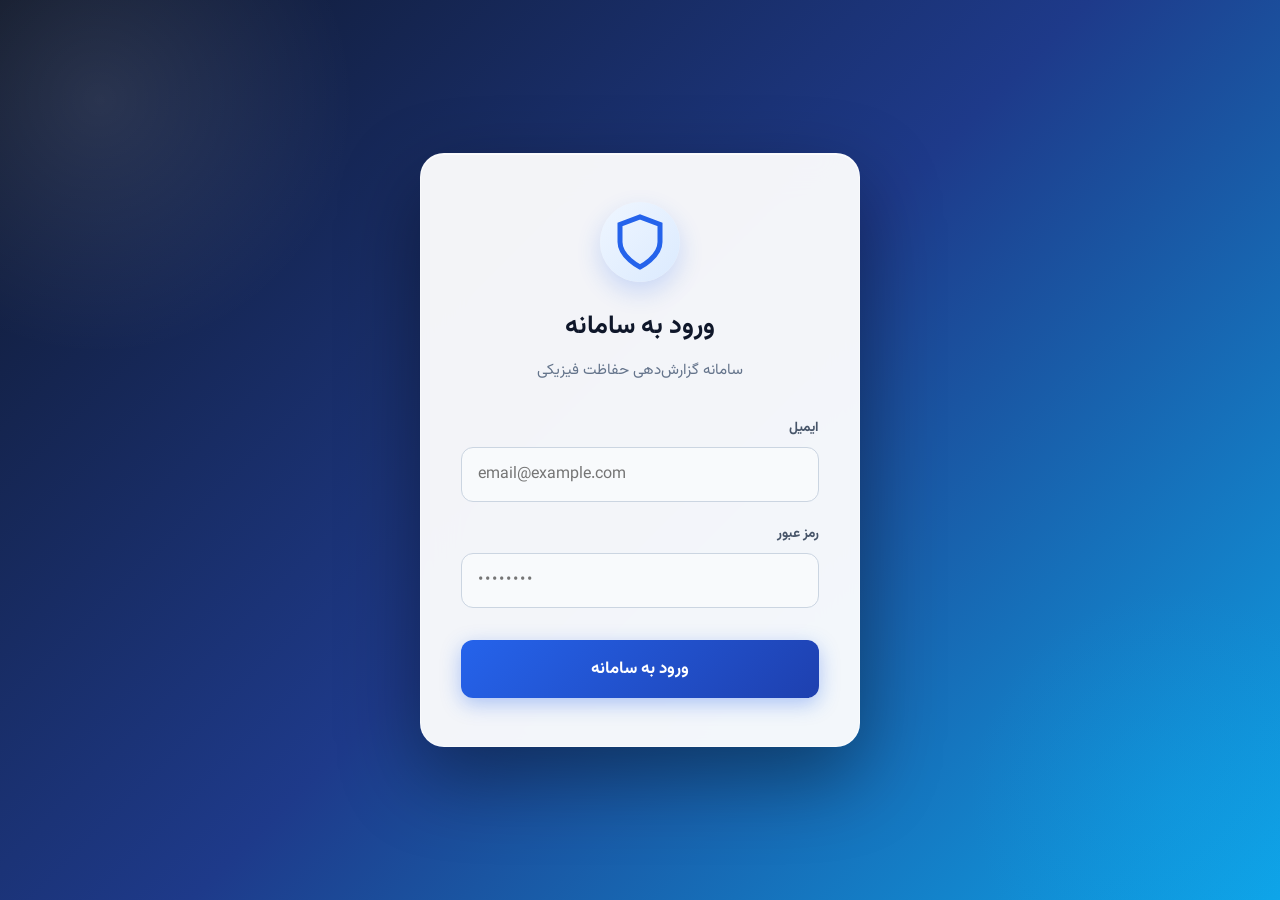
==== index.html @ 7abaf5c2 "کوچک‌تر کردن آواتار در موبایل برای تعادل بصری هدر" ====
<!DOCTYPE html>
<html lang="fa" dir="rtl">
<head>
  <meta charset="UTF-8" />
  <meta name="viewport" content="width=device-width, initial-scale=1.0" />
  <title>سامانه گزارش‌دهی حفاظت فیزیکی</title>
  <link rel="stylesheet" href="css/fonts.css?v=1007" />
  <link rel="stylesheet" href="css/jalalidatepicker.min.css?v=1007" />
  <link rel="stylesheet" href="css/styles.css?v=1007" />
</head>
<body>
  <div class="bg-decoration"></div>

  
  <!-- صفحه ورود -->
  <div id="loginOverlay" class="login-overlay">
    <div class="login-box">
      <div class="login-logo">
        <svg viewBox="0 0 24 24" fill="none" stroke="currentColor" stroke-width="2" style="width: 60px; height: 60px;">
          <path d="M12 22s8-4 8-10V5l-8-3-8 3v7c0 6 8 10 8 10z"/>
        </svg>
      </div>
      <h1>ورود به سامانه</h1>
      <p>سامانه گزارش‌دهی حفاظت فیزیکی</p>
      <form id="loginForm">
        <div class="field">
          <label for="loginEmail">ایمیل</label>
          <input type="email" id="loginEmail" placeholder="email@example.com" required />
        </div>
        <div class="field">
          <label for="loginPassword">رمز عبور</label>
          <input type="password" id="loginPassword" placeholder="••••••••" required />
        </div>
        <button type="submit" class="btn btn-primary" id="loginBtn">ورود به سامانه</button>
        <p id="loginError" class="login-error"></p>
      </form>
    </div>
  </div>


  <main class="app-container">
    <header class="app-header">
      <div class="header-branding">
        <div class="logo">
          <svg viewBox="0 0 24 24" fill="none" stroke="currentColor" stroke-width="2">
            <path d="M12 22s8-4 8-10V5l-8-3-8 3v7c0 6 8 10 8 10z"/>
          </svg>
        </div>
        <div class="header-text">
          <h1>سامانه گزارش‌دهی حفاظت فیزیکی</h1>
          <p>ثبت گزارش گشت شبانه و موارد نیازمند پیگیری</p>
        </div>
      </div>

      <!-- منوی آواتار کاربر (گوشه بالا سمت چپ) -->
      <div id="userMenuContainer" class="user-menu-container hidden">
        <button type="button" id="userMenuBtn" class="avatar-btn" title="پروفایل کاربر">
          <svg viewBox="0 0 24 24" fill="none" stroke="currentColor" stroke-width="2">
            <path d="M20 21v-2a4 4 0 0 0-4-4H8a4 4 0 0 0-4 4v2"></path>
            <circle cx="12" cy="7" r="4"></circle>
          </svg>
        </button>
        
        <div id="userDropdown" class="user-dropdown hidden">
          <div class="dropdown-header">
            <span id="userEmail">email@example.com</span>
          </div>
          <button type="button" id="logoutBtn" class="dropdown-logout" title="خروج از حساب">
            <svg viewBox="0 0 24 24" fill="none" stroke="currentColor" stroke-width="2" style="width:20px;height:20px;"><path d="M18.36 6.64a9 9 0 1 1-12.73 0"></path><line x1="12" y1="2" x2="12" y2="12"></line></svg>
          </button>
        </div>
      </div>
    </header>

    <form id="guardForm" class="report-form" novalidate>

      <section class="form-section" id="typeSelectorSection">
        <div class="section-title">
          <span class="step-badge">۱</span>
          <h2>نوع گزارش</h2>
        </div>
        <div class="type-selector">
          <label class="type-card">
            <input type="radio" name="reportType" value="patrol" />
            <span class="type-card-content"><span class="type-icon">🛡</span><span class="type-title">گشت شبانه</span></span>
          </label>
          <label class="type-card">
            <input type="radio" name="reportType" value="illness" />
            <span class="type-card-content"><span class="type-icon">🏥</span><span class="type-title">گزارش بیماری</span></span>
          </label>
          <label class="type-card">
            <input type="radio" name="reportType" value="fire" />
            <span class="type-card-content"><span class="type-icon">🔥</span><span class="type-title">گزارش حریق</span></span>
          </label>
          <label class="type-card">
            <input type="radio" name="reportType" value="mission" />
            <span class="type-card-content"><span class="type-icon">🚔</span><span class="type-title">مأموریت</span></span>
          </label>
          <label class="type-card">
            <input type="radio" name="reportType" value="gathering" />
            <span class="type-card-content"><span class="type-icon">👥</span><span class="type-title">گزارش تجمع</span></span>
          </label>
          <label class="type-card">
            <input type="radio" name="reportType" value="incident" />
            <span class="type-card-content"><span class="type-icon">🚩</span><span class="type-title">گزارش موردی</span></span>
          </label>
          <label class="type-card">
            <input type="radio" name="reportType" value="theft" />
            <span class="type-card-content"><span class="type-icon">🚨</span><span class="type-title">گزارش سرقت</span></span>
          </label>
          <label class="type-card">
            <input type="radio" name="reportType" value="disciplinary" />
            <span class="type-card-content"><span class="type-icon">🚫</span><span class="type-title">تخلف انضباطی</span></span>
          </label>
          <label class="type-card">
            <input type="radio" name="reportType" value="ceremony" />
            <span class="type-card-content"><span class="type-icon">🎉</span><span class="type-title">مراسمات و برنامه‌ها</span></span>
          </label>
</div>
      </section>

      <section class="form-section hidden" id="commonInfoSection">
        <div class="section-title">
          <span class="step-badge">۲</span>
          <h2>اطلاعات مشترک گزارش</h2>
        </div>
        <div class="field-row">
          <div class="field">
            <label for="reportDate">تاریخ (شمسی)</label>
            <input type="text" id="reportDate" name="reportDate" data-jdp placeholder="۱۴۰۴/۰۸/۱۴" required />
          </div>
          <div class="field">
            <label for="reportTime">ساعت</label>
            <input type="time" id="reportTime" name="reportTime" required />
          </div>
        </div>
        <div class="field">
          <label for="reporterSearch">ثبت‌کننده گزارش</label>
          <div class="search-select">
            <input type="text" id="reporterSearch" class="search-input" placeholder="جستجوی نام ثبت‌کننده..." autocomplete="off" />
            <div id="reporterList" class="personnel-list hidden"></div>
            <input type="hidden" name="reporterId" id="reporterId" />
          </div>
          <div id="selectedReporter" class="selected-chips"></div>
        </div>
      </section>

      <section class="form-section hidden" id="illnessSection">
        <div class="section-title">
          <span class="step-badge">۳</span>
          <h2>اطلاعات گزارش بیماری</h2>
        </div>

        <div class="field-row">
          <div class="field">
            <label for="patientType">نوع بیمار</label>
            <select id="patientType" name="patientType">
              <option value="">— انتخاب کنید —</option>
              <option value="student">دانشجو</option>
              <option value="professor">استاد</option>
              <option value="employee">کارمند</option>
              <option value="other">سایر</option>
            </select>
          </div>
          <div class="field hidden" id="patientOtherReasonField">
            <label for="patientOtherReason">علت حضور در دانشگاه</label>
            <input type="text" id="patientOtherReason" name="patientOtherReason" />
          </div>
        </div>

        <div class="field-row">
          <div class="field">
            <label for="patientName">نام و نام خانوادگی بیمار</label>
            <input type="text" id="patientName" name="patientName" />
          </div>
          <div class="field">
            <label for="patientId">شماره دانشجویی/پرسنلی</label>
            <input type="text" id="patientId" name="patientId" />
          </div>
        </div>

        <div class="field">
          <label for="patientUnit">دانشکده / واحد / خوابگاه</label>
          <input type="text" id="patientUnit" name="patientUnit" />
        </div>

        <div class="field-row">
          <div class="field">
            <label for="illnessLocation">محل دقیق وقوع</label>
            <input type="text" id="illnessLocation" name="illnessLocation" placeholder="مثلاً خوابگاه ۱۲، اتاق ۳۰۵" />
          </div>
          <div class="field">
            <label for="visitReason">علت مراجعه</label>
            <select id="visitReason" name="visitReason">
              <option value="">— انتخاب کنید —</option>
              <option value="cardiac">قلبی</option>
              <option value="respiratory">تنفسی</option>
              <option value="digestive">گوارشی</option>
              <option value="headache">سردرد</option>
              <option value="injury">آسیب دیدگی</option>
              <option value="fever">تب</option>
              <option value="other">سایر</option>
            </select>
          </div>
        </div>

        <div class="field-row">
          <div class="field">
            <label for="companionName">نام همراه</label>
            <input type="text" id="companionName" name="companionName" />
          </div>
          <div class="field">
            <label for="companionId">شماره دانشجویی همراه</label>
            <input type="text" id="companionId" name="companionId" />
          </div>
        </div>

        <div class="field">
          <label for="companionPhone">شماره تماس همراه</label>
          <input type="text" id="companionPhone" name="companionPhone" />
        </div>

        <div class="field">
          <label for="actionType">نوع اقدام</label>
          <select id="actionType" name="actionType">
            <option value="">— انتخاب کنید —</option>
            <option value="clinic">انتقال به درمانگاه</option>
            <option value="hospital">انتقال به بیمارستان</option>
            <option value="onSiteEmergency">درمان در محل توسط اورژانس</option>
            <option value="onSitePersonnel">درمان در محل توسط پرسنل</option>
            <option value="other">سایر</option>
          </select>
        </div>

        <div class="field-row hidden" id="emergencyTimesField">
          <div class="field">
            <label for="emergencyCalledTime">ساعت تماس با اورژانس</label>
            <input type="time" id="emergencyCalledTime" name="emergencyCalledTime" />
          </div>
          <div class="field">
            <label for="emergencyArrivedTime">ساعت رسیدن اورژانس</label>
            <input type="time" id="emergencyArrivedTime" name="emergencyArrivedTime" />
          </div>
        </div>

        <div class="field-row hidden" id="transferFields">
          <div class="field">
            <label for="illnessDestination">مقصد</label>
            <select id="illnessDestination" name="illnessDestination">
              <option value="">— انتخاب کنید —</option>
              <option value="mosleminClinic">درمانگاه مسلمین</option>
              <option value="namaziHospital">بیمارستان نمازی</option>
              <option value="uniClinic">درمانگاه دانشگاه</option>
              <option value="other">سایر</option>
            </select>
          </div>
          <div class="field">
            <label for="transportMethod">نحوه انتقال</label>
            <select id="transportMethod" name="transportMethod">
              <option value="">— انتخاب کنید —</option>
              <option value="emergency">اورژانس</option>
              <option value="personalCar">خودروی شخصی</option>
              <option value="other">سایر</option>
            </select>
          </div>
        </div>

        <div class="field">
          <label for="reportSource">منبع اعلام</label>
          <select id="reportSource" name="reportSource">
            <option value="">— انتخاب کنید —</option>
            <option value="external">از بیرون</option>
            <option value="internal">داخلی</option>
            <option value="self">خود بیمار</option>
          </select>
        </div>

        <div class="field-row">
          <div class="field">
            <label for="returnTime">ساعت بازگشت</label>
            <input type="time" id="returnTime" name="returnTime" />
          </div>
          <div class="field">
            <label for="returnDestination">مقصد بازگشت</label>
            <select id="returnDestination" name="returnDestination">
              <option value="">— انتخاب کنید —</option>
              <option value="university">دانشگاه</option>
              <option value="dorm">خوابگاه</option>
              <option value="home">منزل</option>
              <option value="other">سایر</option>
            </select>
          </div>
        </div>
      </section>


      <section class="form-section hidden" id="incidentSection">
        <div class="section-title">
          <span class="step-badge">۳</span>
          <h2>اطلاعات گزارش موردی</h2>
        </div>

        <div class="field">
          <label for="incidentSubject">موضوع گزارش</label>
          <input type="text" id="incidentSubject" name="incidentSubject" placeholder="مثلاً: درگیری لفظی" />
        </div>

        <div class="field">
          <label for="incidentDesc">شرح واقعه</label>
          <textarea id="incidentDesc" name="incidentDesc" rows="3"></textarea>
        </div>

        <div class="field">
          <label for="incidentActions">اقدامات انجام‌شده</label>
          <textarea id="incidentActions" name="incidentActions" rows="2"></textarea>
        </div>

        <div class="field">
          <label for="incidentAnalysis">تحلیل واقعه (اختیاری)</label>
          <textarea id="incidentAnalysis" name="incidentAnalysis" rows="2" placeholder="در صورت نیاز به تحلیل بیشتر..."></textarea>
        </div>

        <div class="field">
          <label for="incidentFollowUp">نیاز به پیگیری دارد؟</label>
          <select id="incidentFollowUp" name="incidentFollowUp">
            <option value="">— انتخاب کنید —</option>
            <option value="yes">بله</option>
            <option value="no">خیر</option>
          </select>
        </div>
      </section>


      <section class="form-section hidden" id="theftSection">
        <div class="section-title">
          <span class="step-badge">۳</span>
          <h2>اطلاعات گزارش سرقت</h2>
        </div>

        <div class="field-row">
          <div class="field">
            <label for="theftItemType">نوع مال</label>
            <select id="theftItemType" name="theftItemType">
              <option value="">— انتخاب کنید —</option>
              <option value="equipment">تجهیزات</option>
              <option value="money">پول</option>
              <option value="personal">وسایل شخصی</option>
              <option value="other">سایر</option>
            </select>
          </div>
          <div class="field">
            <label for="theftAssetNo">شماره اموال دانشگاه (اختیاری)</label>
            <input type="text" id="theftAssetNo" name="theftAssetNo" />
          </div>
        </div>

        <div class="field">
          <label for="theftItemDesc">شرح مال</label>
          <input type="text" id="theftItemDesc" name="theftItemDesc" />
        </div>

        <div class="field-row">
          <div class="field">
            <label for="theftValue">تخمین ارزش اموال مسروقه</label>
            <input type="text" id="theftValue" name="theftValue" inputmode="numeric" oninput="this.value = this.value.replace(/[^0-9]/g, '')" placeholder="مثلاً ۵۰۰۰۰۰۰ (ریال)" />
          </div>
          <div class="field">
            <label for="theftLocation">محل دقیق سرقت</label>
            <input type="text" id="theftLocation" name="theftLocation" placeholder="مثلاً ساختمان شماره ۲، طبقه ۳" />
          </div>
        </div>

        <div class="field-row">
          <div class="field">
            <label for="theftDiscoverTime">زمان کشف</label>
            <input type="time" id="theftDiscoverTime" name="theftDiscoverTime" />
          </div>
          <div class="field">
            <label for="theftProbableTime">زمان وقوع احتمالی</label>
            <input type="time" id="theftProbableTime" name="theftProbableTime" />
          </div>
        </div>

        <div class="field-row">
          <div class="field">
            <label for="theftVictimName">نام مالباخته</label>
            <input type="text" id="theftVictimName" name="theftVictimName" />
          </div>
          <div class="field">
            <label for="theftVictimPhone">شماره تماس مالباخته</label>
            <input type="text" id="theftVictimPhone" name="theftVictimPhone" />
          </div>
        </div>

        <div class="field">
          <label for="theftDoorStatus">وضعیت قفل/درب</label>
          <select id="theftDoorStatus" name="theftDoorStatus">
            <option value="">— انتخاب کنید —</option>
            <option value="intact">سالم</option>
            <option value="broken">شکسته</option>
            <option value="open">باز</option>
          </select>
        </div>

        <div class="field">
          <label for="theftEvidence">شواهد اولیه</label>
          <textarea id="theftEvidence" name="theftEvidence" rows="2"></textarea>
        </div>

        <div class="field-row">
          <div class="field">
            <label for="theftActions">اقدامات انجام‌شده</label>
            <select id="theftActions" name="theftActions">
              <option value="">— انتخاب کنید —</option>
              <option value="police">تماس با پلیس</option>
              <option value="security">تماس با حراست</option>
              <option value="cctv">بررسی دوربین</option>
              <option value="other">سایر</option>
            </select>
          </div>
          <div class="field">
            <label for="theftPoliceCase">شماره پرونده پلیس (اختیاری)</label>
            <input type="text" id="theftPoliceCase" name="theftPoliceCase" />
          </div>
        </div>

        <div class="field">
          <label for="theftFollowUp">نیاز به پیگیری دارد؟</label>
          <select id="theftFollowUp" name="theftFollowUp">
            <option value="">— انتخاب کنید —</option>
            <option value="yes">بله</option>
            <option value="no">خیر</option>
          </select>
        </div>
      </section>


      <section class="form-section hidden" id="discSection">
        <div class="section-title">
          <span class="step-badge">۳</span>
          <h2>اطلاعات تخلف انضباطی</h2>
        </div>

        <div class="field-row">
          <div class="field">
            <label for="discDate">تاریخ وقوع (شمسی)</label>
            <input type="text" id="discDate" name="discDate" data-jdp placeholder="۱۴۰۴/۰۸/۱۴" />
          </div>
          <div class="field">
            <label for="discTime">ساعت وقوع</label>
            <input type="time" id="discTime" name="discTime" />
          </div>
        </div>

        <div class="field-row">
          <div class="field">
            <label for="discType">نوع تخلف</label>
            <select id="discType" name="discType">
              <option value="">— انتخاب کنید —</option>
              <option value="student">تخلفات دانشجویی</option>
              <option value="employee">تخلفات اداری</option>
            </select>
          </div>
          <div class="field">
            <label for="discName">نام متخلف</label>
            <input type="text" id="discName" name="discName" />
          </div>
        </div>

        <div class="field-row">
          <div class="field">
            <label for="discId">شماره دانشجویی/پرسنلی</label>
            <input type="text" id="discId" name="discId" />
          </div>
          <div class="field">
            <label for="discUnit">واحد/دانشکده/خوابگاه</label>
            <input type="text" id="discUnit" name="discUnit" />
          </div>
        </div>

        <div class="field">
          <label for="discLocation">محل وقوع</label>
          <input type="text" id="discLocation" name="discLocation" />
        </div>

        <div class="field">
          <label for="discDesc">شرح تخلف</label>
          <textarea id="discDesc" name="discDesc" rows="3"></textarea>
        </div>

        <div class="field">
          <label for="discWitness">شاهدان (نام و شماره)</label>
          <textarea id="discWitness" name="discWitness" rows="2"></textarea>
        </div>

        <div class="field">
          <label for="discActions">اقدامات اولیه</label>
          <textarea id="discActions" name="discActions" rows="2"></textarea>
        </div>

        <div class="field-row">
          <div class="field">
            <label for="discRef">ارجاع به مرجع</label>
            <select id="discRef" name="discRef">
              <option value="">— انتخاب کنید —</option>
              <option value="committee">کمیته انضباطی</option>
              <option value="security">حراست</option>
              <option value="education">آموزش</option>
              <option value="other">سایر</option>
            </select>
          </div>
          <div class="field">
            <label for="discCaseNo">شماره پرونده (اختیاری)</label>
            <input type="text" id="discCaseNo" name="discCaseNo" />
          </div>
        </div>

        <div class="field">
          <label for="discFollowUp">نیاز به پیگیری دارد؟</label>
          <select id="discFollowUp" name="discFollowUp">
            <option value="">— انتخاب کنید —</option>
            <option value="yes">بله</option>
            <option value="no">خیر</option>
          </select>
        </div>
      </section>

      <section class="form-section hidden" id="ceremonySection">
        <div class="section-title">
          <span class="step-badge">۳</span>
          <h2>اطلاعات مراسمات و برنامه‌ها</h2>
        </div>

        <div class="field-row">
          <div class="field">
            <label for="cerName">نام برنامه/مراسم</label>
            <input type="text" id="cerName" name="cerName" />
          </div>
          <div class="field">
            <label for="cerOrganizer">برگزارکننده</label>
            <input type="text" id="cerOrganizer" name="cerOrganizer" />
          </div>
        </div>

        <div class="field-row">
          <div class="field">
            <label for="cerDate">تاریخ برگزاری (شمسی)</label>
            <input type="text" id="cerDate" name="cerDate" data-jdp placeholder="۱۴۰۴/۰۸/۱۴" />
          </div>
          <div class="field">
            <label for="cerLocation">مکان برگزاری</label>
            <input type="text" id="cerLocation" name="cerLocation" />
          </div>
        </div>

        <div class="field-row">
          <div class="field">
            <label for="cerStartTime">ساعت شروع</label>
            <input type="time" id="cerStartTime" name="cerStartTime" />
          </div>
          <div class="field">
            <label for="cerEndTime">ساعت پایان</label>
            <input type="time" id="cerEndTime" name="cerEndTime" />
          </div>
        </div>

        <div class="staff-section">
          <div class="staff-header">
            <h3>لیست نیروهای حاضر در برنامه</h3>
            <button type="button" class="btn btn-ghost" id="addStaffBtn">➕ افزودن نیرو</button>
          </div>
          <div id="staffContainer">
            <!-- ردیف‌ها توسط JS اضافه می‌شوند -->
          </div>
        </div>
      </section>

      <template id="staffRowTemplate">
        <div class="staff-row">
          <div class="field">
            <input type="text" class="staff-search" placeholder="جستجوی نام..." autocomplete="off" />
          </div>
          <div class="field">
            <select class="staff-role">
              <option value="">انتخاب سمت...</option>
              <option value="مسئول حفاظت فیزیکی">مسئول حفاظت فیزیکی</option>
              <option value="نیروی حفاظت فیزیکی">نیروی حفاظت فیزیکی</option>
              <option value="بازرسی بدنی">بازرسی بدنی</option>
              <option value="راننده">راننده</option>
            </select>
          </div>
          <div class="field">
            <input type="text" class="staff-hours" inputmode="numeric" oninput="this.value = this.value.replace(/[^0-9.]/g, '')" placeholder="ساعت حضور" />
          </div>
          <input type="hidden" class="staff-national-id" />
          <div class="field">
            <input type="text" class="staff-shaba" placeholder="شماره شبا" style="text-align: left; direction: ltr;" />
          </div>
          <button type="button" class="btn-remove-staff" title="حذف">×</button>
        </div>
      </template>
      
      <datalist id="personnelDatalist">
      </datalist>


      <section class="form-section hidden" id="fireSection">
        <div class="section-title"><span class="step-badge">۳</span><h2>اطلاعات گزارش حریق</h2></div>
        <div class="field-row">
          <div class="field"><label for="fireDate">تاریخ وقوع حریق</label><input type="text" id="fireDate" data-jdp placeholder="۱۴۰۴/۰۸/۱۴" /></div>
          <div class="field"><label for="fireTime">ساعت وقوع حریق</label><input type="time" id="fireTime" /></div>
        </div>
        
        <div class="field">
          <label for="fireLocation">محل وقوع حریق</label>
          <input type="text" id="fireLocation" placeholder="مثلاً: ساختمان شماره ۲، طبقه ۳" />
        </div>

        <div class="field-row">
          <div class="field">
            <label for="fireCause">علت احتمالی</label>
            <select id="fireCause">
              <option value="">— انتخاب کنید —</option>
              <option value="electrical">اتصال برق</option>
              <option value="negligence">سهل‌انگاری</option>
              <option value="arson">عمدی</option>
              <option value="other">سایر</option>
            </select>
          </div>
          <div class="field">
            <label for="fireCauseOther">توضیحات علت احتمالی</label>
            <input type="text" id="fireCauseOther" placeholder="در صورت نیاز..." />
          </div>
        </div>

        <div class="field">
          <label for="fireDeptCalled">آیا با آتش‌نشانی تماس گرفته شد؟</label>
          <select id="fireDeptCalled"><option value="">— انتخاب —</option><option value="yes">بله</option><option value="no">خیر</option></select>
        </div>
        
        <div class="field-row hidden" id="fireDeptTimeField">
          <div class="field">
            <label for="fireDeptCallTime">ساعت تماس با آتش‌نشانی</label>
            <input type="time" id="fireDeptCallTime" />
          </div>
          <div class="field">
            <label for="fireDeptArriveTime">ساعت رسیدن آتش‌نشانی</label>
            <input type="time" id="fireDeptArriveTime" />
          </div>
        </div>
        <div class="field">
          <label for="fireDamageLevel">میزان خسارت</label>
          <select id="fireDamageLevel"><option value="">— انتخاب —</option><option value="none">بدون آسیب</option><option value="minor">جزئی</option><option value="moderate">متوسط</option><option value="severe">سنگین</option></select>
        </div>
        <div class="field-row">
          <div class="field">
            <label for="fireCasualties">آیا خسارت جانی داشته است؟</label>
            <select id="fireCasualties"><option value="">— انتخاب —</option><option value="yes">بله</option><option value="no">خیر</option></select>
          </div>
          <div class="field">
            <label for="fireFinancialDamage">آیا خسارت مالی داشته است؟</label>
            <select id="fireFinancialDamage"><option value="">— انتخاب —</option><option value="yes">بله</option><option value="no">خیر</option></select>
          </div>
        </div>
        
        <div class="field hidden" id="fireCasualtyDetailsField">
          <label for="fireCasualtyDetails">نام و نوع صدمه (خسارت جانی)</label>
          <textarea id="fireCasualtyDetails" rows="2" placeholder="مثلاً: علی رضایی - سوختگی"></textarea>
        </div>
        
        <div class="field hidden" id="fireDamageDetailsField">
          <label for="fireDamageDetails">جزئیات خسارت مالی</label>
          <textarea id="fireDamageDetails" rows="2"></textarea>
        </div>
        <div class="field">
          <label for="fireInitialActions">اقدامات اولیه</label>
          <textarea id="fireInitialActions" rows="2"></textarea>
        </div>
        <div class="field">
          <label for="fireStaffSearch">نیروهای حاضر در اطفاء حریق</label>
          <div class="search-select">
            <input type="text" id="fireStaffSearch" class="search-input" placeholder="جستجوی نام پرسنل..." autocomplete="off" />
            <div id="fireStaffList" class="personnel-list hidden"></div>
            <input type="hidden" name="fireStaffIds" id="fireStaffIds" />
          </div>
          <div id="selectedFireStaff" class="selected-chips"></div>
        </div>
      </section>

      <section class="form-section hidden" id="missionSection">
        <div class="section-title"><span class="step-badge">۳</span><h2>اطلاعات مأموریت</h2></div>
        
        <div class="field" style="background: #eff6ff; padding: 12px; border-radius: 8px; border: 1px solid #bfdbfe; margin-bottom: 20px;">
          <label for="missionCategory" style="color: #1e40af; font-weight: bold;">نوع مأموریت (کارمند)</label>
          <select id="missionCategory" style="border-color: #93c5fd; background: #fff;">
            <option value="">— انتخاب کنید —</option>
            <option value="official">رسمی، پیمانی و قراردادی (فرم ع-۱۱۹)</option>
            <option value="corporate">شرکتی (طرف قرارداد)</option>
          </select>
        </div>

        <!-- فیلدهای مشترک -->
        <div id="missionSharedFields" class="hidden">
          <div class="field-row">
            <div class="field">
              <label for="missionPersonnel">نام و نام خانوادگی</label>
              <div class="search-select">
                <input type="text" id="missionPersonnel" class="search-input" placeholder="جستجوی نام..." autocomplete="off" />
                <div id="missionPersonnelList" class="personnel-list hidden"></div>
                <input type="hidden" id="missionPersonnelId" />
              </div>
              <div id="selectedMissionPersonnel" class="selected-chips"></div>
            </div>
            <div class="field">
              <label for="missionPost">عنوان پست سازمانی</label>
              <input type="text" id="missionPost" value="حفاظت فیزیکی" />
            </div>
          </div>

          <div class="field-row">
            <div class="field">
              <label for="missionLocation">محل مأموریت</label>
              <input type="text" id="missionLocation" placeholder="مثلاً استان کرمانشاه" />
            </div>
            <div class="field">
              <label for="missionSubject">موضوع مأموریت</label>
              <input type="text" id="missionSubject" placeholder="مثلاً همراهی با دانشجویان" />
            </div>
          </div>

          <div class="field-row">
            <div class="field">
              <label for="missionStartDate">تاریخ شروع (شمسی)</label>
              <input type="text" id="missionStartDate" data-jdp placeholder="۱۴۰۴/۰۸/۱۴" />
            </div>
            <div class="field">
              <label for="missionEndDate">تاریخ پایان (شمسی)</label>
              <input type="text" id="missionEndDate" data-jdp placeholder="۱۴۰۴/۰۸/۱۴" />
            </div>
          </div>

          <div class="field-row">
            <div class="field">
              <label for="missionDuration">مدت مأموریت (خودکار)</label>
              <input type="text" id="missionDuration" readonly style="background: #e2e8f0;" placeholder="محاسبه خودکار..." />
            </div>
            <div class="field">
              <label for="missionNumber">شماره مأموریت</label>
              <input type="text" id="missionNumber" />
            </div>
          </div>
          
          <div class="field">
            <label for="missionIssueDate">تاریخ صدور</label>
            <input type="text" id="missionIssueDate" data-jdp placeholder="۱۴۰۴/۰۸/۱۴" />
          </div>
        </div>

        <!-- فیلدهای اختصاصی رسمی -->
        <div id="missionOfficialFields" class="hidden" style="border-top: 2px dashed #cbd5e1; padding-top: 20px; margin-top: 20px;">
          <h3 style="margin-bottom: 15px; color: #1e40af; font-size: 1rem;">اطلاعات تکمیلی (فرم رسمی)</h3>
          
          <div class="field-row">
            <div class="field">
              <label for="missionTypeOfficial">نوع مأموریت</label>
              <select id="missionTypeOfficial">
                <option value="individual">انفرادی</option>
                <option value="group">گروهی</option>
              </select>
            </div>
            <div class="field">
              <label for="missionAccommodation">محل اقامت</label>
              <select id="missionAccommodation">
                <option value="provided">تامین شده است</option>
                <option value="not_provided">تامین نشده است</option>
              </select>
            </div>
          </div>

          <div class="field hidden" id="missionGroupStaffField">
            <label for="missionGroupStaffSearch">نیروهای اعزامی (گروهی)</label>
            <div class="search-select">
              <input type="text" id="missionGroupStaffSearch" class="search-input" placeholder="جستجوی نام پرسنل..." autocomplete="off" />
              <div id="missionGroupStaffList" class="personnel-list hidden"></div>
              <input type="hidden" id="missionGroupStaffIds" />
            </div>
            <div id="selectedMissionGroupStaff" class="selected-chips"></div>
          </div>

          <div class="field">
            <label for="missionVehicle">نوع وسیله رفت و برگشت</label>
            <select id="missionVehicle">
              <option value="gov_car_driver">وسیله نقلیه دولتی (با راننده)</option>
              <option value="gov_car_no_driver">وسیله نقلیه دولتی (بدون راننده)</option>
              <option value="personal_car">وسیله نقلیه شخصی</option>
              <option value="plane">هواپیما</option>
              <option value="train">قطار</option>
              <option value="other">سایر</option>
            </select>
          </div>

          <div class="field">
            <label for="missionEquipment">وسائل و تجهیزات مورد نیاز</label>
            <input type="text" id="missionEquipment" placeholder="مثلاً بی‌سیم، جلیقه..." />
          </div>
        </div>

        <!-- فیلدهای اختصاصی شرکتی -->
        <div id="missionCorporateFields" class="hidden" style="border-top: 2px dashed #cbd5e1; padding-top: 20px; margin-top: 20px;">
          <h3 style="margin-bottom: 15px; color: #1e40af; font-size: 1rem;">اطلاعات تکمیلی (فرم شرکتی)</h3>
          
          <div class="field-row">
            <div class="field">
              <label for="missionCompanyName">نام شرکت طرف قرارداد</label>
              <input type="text" id="missionCompanyName" value="شرکت نیل آب فسا" />
            </div>
            <div class="field">
              <label for="missionRequestType">نوع درخواست</label>
              <select id="missionRequestType">
                <option value="issue">صدور حکم مأموریت</option>
                <option value="extend">تمدید مأموریت</option>
              </select>
            </div>
          </div>
        </div>

        <div class="form-actions" style="margin-top: 20px;">
          <button type="button" class="btn btn-primary" id="exportMissionWordBtn" style="background: #0f172a;">📄 دانلود فایل Word مأموریت</button>
        </div>
      </section>

      <section class="form-section hidden" id="gatheringSection">
        <div class="section-title"><span class="step-badge">۳</span><h2>اطلاعات گزارش تجمع</h2></div>
        
        <div class="field-row">
          <div class="field">
            <label for="gatheringDate">تاریخ تجمع (شمسی)</label>
            <input type="text" id="gatheringDate" data-jdp placeholder="۱۴۰۴/۰۸/۱۴" />
          </div>
          <div class="field">
            <label for="gatheringStartTime">ساعت شروع تجمع</label>
            <input type="time" id="gatheringStartTime" />
          </div>
        </div>

        <div class="field-row">
          <div class="field">
            <label for="gatheringEndTime">ساعت پایان تجمع</label>
            <input type="time" id="gatheringEndTime" />
          </div>
          <div class="field">
            <label for="gatheringPeopleCount">تعداد تقریبی افراد</label>
            <input type="text" id="gatheringPeopleCount" inputmode="numeric" oninput="this.value = this.value.replace(/[^0-9]/g, '')" placeholder="مثلاً 50" />
          </div>
        </div>

        <div class="field-row">
          <div class="field">
            <label for="gatheringReason">علت تجمع</label>
            <select id="gatheringReason">
              <option value="">— انتخاب کنید —</option>
              <option value="guild">صنفی</option>
              <option value="political">سیاسی</option>
              <option value="cultural">فرهنگی و اجتماعی</option>
              <option value="other">سایر</option>
            </select>
          </div>
          <div class="field">
            <label for="gatheringSubject">موضوع تجمع</label>
            <input type="text" id="gatheringSubject" placeholder="موضوع اصلی تجمع..." />
          </div>
        </div>

        <div class="field-row">
          <div class="field">
            <label for="gatheringSpeaker">سخنران / رهبر تجمع (اختیاری)</label>
            <input type="text" id="gatheringSpeaker" placeholder="نام سخنران..." />
          </div>
          <div class="field">
            <label for="gatheringOrganizers">برگزارکنندگان تجمع</label>
            <input type="text" id="gatheringOrganizers" placeholder="نام برگزارکنندگان..." />
          </div>
        </div>

        <div class="field">
          <label for="gatheringLocation">محل دقیق تجمع</label>
          <input type="text" id="gatheringLocation" placeholder="مثلاً: محوطه دانشکده مهندسی" />
        </div>

        <div class="field">
          <label for="gatheringTension">آیا تنش یا درگیری رخ داده است؟</label>
          <select id="gatheringTension">
            <option value="">— انتخاب کنید —</option>
            <option value="yes">بله</option>
            <option value="no">خیر</option>
          </select>
        </div>

        <div class="field hidden" id="gatheringTensionDetailsField">
          <label for="gatheringTensionDetails">توضیحات تنش / درگیری</label>
          <textarea id="gatheringTensionDetails" rows="2" placeholder="شرح مختصر درگیری..."></textarea>
        </div>

        <div class="field">
          <label for="gatheringActions">اقدامات حفاظتی انجام‌شده</label>
          <textarea id="gatheringActions" rows="2" placeholder="اقدامات پرسنل حفاظت فیزیکی..."></textarea>
        </div>
      
        <div class="staff-section" style="margin-top: 25px; border-top: 2px dashed #cbd5e1; padding-top: 20px;">
          <div class="staff-header">
            <h3>لیست نیروهای حفاظت فیزیکی حاضر (اختیاری)</h3>
            <button type="button" class="btn btn-ghost" id="addGatherStaffBtn">➕ افزودن نیرو</button>
          </div>
          <div id="gatherStaffContainer">
            <!-- ردیف‌ها توسط JS اضافه می‌شوند -->
          </div>
        </div>
      </section>
      <section class="form-section" id="locationSection">
        <div class="section-title">
          <span class="step-badge">۴</span>
          <h2>محل بازدید و پست حفاظتی</h2>
        </div>

        <div class="field">
          <label for="location">دانشکده / واحد</label>
          <select id="location" name="location" required>
            <option value="">— انتخاب کنید —</option>
          </select>
        </div>

        <div class="field">
          <label for="post">نوع پست حفاظتی</label>
          <select id="post" name="post" required disabled>
            <option value="">ابتدا محل را انتخاب کنید</option>
          </select>
        </div>
      </section>

      <section class="form-section" id="personnelSection">
        <div class="section-title">
          <span class="step-badge">۵</span>
          <h2>پرسنل و زمان</h2>
        </div>

        <div class="field">
          <label for="personnelSearch">پرسنل حاضر در پست (چند نفر)</label>
          <div class="search-select">
            <input type="text" id="personnelSearch" class="search-input" placeholder="جستجوی نام پرسنل..." autocomplete="off" />
            <div id="personnelList" class="personnel-list hidden"></div>
            <input type="hidden" name="personnelIds" id="personnelIds" />
          </div>
          <div id="selectedChips" class="selected-chips"></div>
        </div>

        <div class="field">
          <label for="status">وضعیت کلی پست</label>
          <select id="status" name="status" required>
            <option value="">— انتخاب کنید —</option>
            <option value="normal">عادی</option>
            <option value="needs_attention">نیازمند توجه</option>
            <option value="issue">مشکل‌دار</option>
          </select>
        </div>
      </section>


      <section class="form-section hidden" id="detailsSection">
        <div class="section-title">
          <span class="step-badge">۶</span>
          <h2>توضیحات و پیوست</h2>
        </div>

        <div class="field">
          <label for="notes">شرح مشاهدات / اقدامات</label>
          <textarea id="notes" name="notes" rows="4" placeholder="در صورت نیاز توضیحات خود را وارد کنید..."></textarea>
        </div>

        <div class="field" id="photoField">
          <label for="photo">پیوست عکس (اختیاری)</label>
          <div class="photo-uploader" id="photoUploader">
            <input type="file" id="photo" name="photo" accept="image/*" hidden />
            <div class="photo-placeholder" id="photoPlaceholder">
              <span>📷</span>
              <p>برای افزودن عکس کلیک کنید</p>
            </div>
            <img id="photoPreview" class="photo-preview" alt="" hidden />
          </div>
        </div>
      </section>

      <div class="form-actions hidden" id="formActions">
        <button type="submit" class="btn btn-primary">
          <span>ثبت گزارش</span>
        </button>
        <button type="button" class="btn btn-secondary" id="resetBtn">پاک‌سازی فرم</button>
        <button type="button" class="btn btn-ghost" id="backToCardsBtn" style="border: 1.5px solid #cbd5e1;">🔙 بازگشت به کارت‌ها</button>
      </div>

      <template id="gatheringStaffRowTemplate">
        <div class="gather-staff-row">
          <div class="field">
            <input type="text" class="gather-staff-search" placeholder="جستجوی نام..." autocomplete="off" />
          </div>
          <div class="field">
            <input type="text" class="gather-staff-national-id" readonly style="background: #e2e8f0;" placeholder="کد ملی" />
          </div>
          <div class="field">
            <input type="text" class="gather-staff-hours" inputmode="numeric" placeholder="ساعت حضور" oninput="this.value = this.value.replace(/[^0-9.]/g, '')" />
          </div>
          <button type="button" class="btn-remove-gather-staff" title="حذف">×</button>
        </div>
      </template>
    </form>


    <section class="recent-section">
      <div class="recent-header">
        <h2>گزارش‌های اخیر (ذخیره‌شده محلی)</h2>
        <div class="recent-actions">
          <button id="exportBtn" class="btn btn-ghost">📊 خروجی اکسل</button>
          <button id="clearBtn" class="btn btn-ghost btn-danger">🗑 پاک‌سازی</button>
        </div>
      </div>
      <div id="recentList" class="recent-list">
        <p class="empty-state">هنوز گزارشی ثبت نشده است.</p>
      </div>
    </section>
  </main>

  <div id="toast" class="toast"></div>

  <script src="js/jalalidatepicker.min.js?v=1007"></script>
  <script src="js/xlsx.full.min.js?v=1007"></script>
  <script src="js/data.js?v=1007"></script>
  
  <script src="js/supabase.min.js?v=1007"></script>
  <script src="js/supabase-client.js?v=1007"></script>
  <script src="js/app.js?v=1007"></script>
</body>
</html>
---- css/fonts.css ----
/* فونت وزیرمتن — نسخه محلی (بدون نیاز به CDN) */

@font-face {
  font-family: "Vazirmatn";
  font-style: normal;
  font-weight: 400;
  font-display: swap;
  src: url("../fonts/Vazirmatn-Regular.woff2") format("woff2");
}

@font-face {
  font-family: "Vazirmatn";
  font-style: normal;
  font-weight: 500;
  font-display: swap;
  src: url("../fonts/Vazirmatn-Medium.woff2") format("woff2");
}

@font-face {
  font-family: "Vazirmatn";
  font-style: normal;
  font-weight: 600;
  font-display: swap;
  src: url("../fonts/Vazirmatn-SemiBold.woff2") format("woff2");
}

@font-face {
  font-family: "Vazirmatn";
  font-style: normal;
  font-weight: 700;
  font-display: swap;
  src: url("../fonts/Vazirmatn-Bold.woff2") format("woff2");
}
---- css/jalalidatepicker.min.css ----
jdp-overlay{width:0;height:0}@media only screen and (max-width:481px){jdp-overlay{position:fixed;width:100%;height:100%;top:0;left:0;background-color:#0000004d;backdrop-filter:blur(2px);-webkit-backdrop-filter:blur(2px);display:none}}jdp-container{--jdp-day-size: 43px;--jdp-color-0: #fff;--jdp-color-1: #f0f0f0;--jdp-color-2: #e0e0e0;--jdp-color-3: #b6b6b6;--jdp-color-4: #838383;--jdp-color-5: #333;--jdp-primary: #569ff7;--jdp-red: #f44336;position:absolute;max-width:calc(var(--jdp-day-size) + var(--jdp-day-size) + var(--jdp-day-size) + var(--jdp-day-size) + var(--jdp-day-size) + var(--jdp-day-size) + var(--jdp-day-size) + .6rem);min-width:calc(var(--jdp-day-size) + var(--jdp-day-size) + var(--jdp-day-size) + var(--jdp-day-size) + var(--jdp-day-size) + var(--jdp-day-size) + var(--jdp-day-size) + .6rem);background:var(--jdp-color-0);display:none;direction:rtl;padding:.5rem 0;box-shadow:1px 0 0 var(--jdp-color-2),-1px 0 0 var(--jdp-color-2),0 1px 0 var(--jdp-color-2),0 -1px 0 var(--jdp-color-2),0 3px 13px var(--jdp-color-2);border-radius:4px;overflow:hidden;touch-action:manipulation;user-select:none;-webkit-user-select:none;animation:jdpOpenAnimation .3s cubic-bezier(.23,1,.32,1)}@media only screen and (max-width:481px){jdp-container{max-width:100%;width:100%;left:50%!important;bottom:0%!important;top:unset!important;transform:translate(-50%)!important;min-width:280px;border-radius:4px 4px 0 0;animation:jdpOpenAnimationMobile .3s cubic-bezier(.23,1,.32,1)}}jdp-container,jdp-container *,jdp-container *:after,jdp-container *:before{box-sizing:border-box}jdp-container .jdp-icon-plus,jdp-container .jdp-icon-minus{display:inline-block;text-align:center;cursor:pointer;vertical-align:middle;overflow:hidden;flex:none;text-decoration:none;border:1px solid var(--jdp-color-3);border-radius:4px}jdp-container .jdp-icon-plus svg,jdp-container .jdp-icon-minus svg{width:1.5rem;height:100%;padding:.25rem;vertical-align:middle}jdp-container .jdp-icon-plus.not-in-range,jdp-container .jdp-icon-minus.not-in-range{cursor:not-allowed}jdp-container .jdp-icon-plus.not-in-range svg,jdp-container .jdp-icon-minus.not-in-range svg{opacity:.3}jdp-container .jdp-years,jdp-container .jdp-months{display:inline-flex;margin:0 2.5%;font-size:120%;color:var(--jdp-color-5);fill:var(--jdp-color-5)}jdp-container .jdp-months{width:50%}jdp-container .jdp-years{width:40%}jdp-container .jdp-year,jdp-container .jdp-year input,jdp-container .jdp-year select,jdp-container .jdp-month,jdp-container .jdp-month input,jdp-container .jdp-month select,jdp-container .jdp-time,jdp-container .jdp-time input,jdp-container .jdp-time select{width:100%;height:auto;text-align:center;background:var(--jdp-color-0);border:none;border-radius:0;padding:0;margin:0;display:inline-block;font-size:inherit;font-family:inherit;vertical-align:initial;font-weight:300;color:inherit;line-height:inherit;outline:none}jdp-container .jdp-year:focus,jdp-container .jdp-year:active,jdp-container .jdp-year input:focus,jdp-container .jdp-year input:active,jdp-container .jdp-year select:focus,jdp-container .jdp-year select:active,jdp-container .jdp-month:focus,jdp-container .jdp-month:active,jdp-container .jdp-month input:focus,jdp-container .jdp-month input:active,jdp-container .jdp-month select:focus,jdp-container .jdp-month select:active,jdp-container .jdp-time:focus,jdp-container .jdp-time:active,jdp-container .jdp-time input:focus,jdp-container .jdp-time input:active,jdp-container .jdp-time select:focus,jdp-container .jdp-time select:active{outline:none}jdp-container .jdp-year option,jdp-container .jdp-year input option,jdp-container .jdp-year select option,jdp-container .jdp-month option,jdp-container .jdp-month input option,jdp-container .jdp-month select option,jdp-container .jdp-time option,jdp-container .jdp-time input option,jdp-container .jdp-time select option{font-size:95%;min-height:1.3rem;outline:none;padding:0}jdp-container .jdp-year:hover,jdp-container .jdp-month:hover,jdp-container .jdp-time:hover{filter:brightness(.9)}jdp-container .jdp-year input,jdp-container .jdp-month input,jdp-container .jdp-time input{cursor:text;-webkit-appearance:none;-moz-appearance:textfield}jdp-container .jdp-year input::-webkit-outer-spin-button,jdp-container .jdp-year input::-webkit-inner-spin-button,jdp-container .jdp-month input::-webkit-outer-spin-button,jdp-container .jdp-month input::-webkit-inner-spin-button,jdp-container .jdp-time input::-webkit-outer-spin-button,jdp-container .jdp-time input::-webkit-inner-spin-button{-webkit-appearance:none}jdp-container .jdp-year select,jdp-container .jdp-month select,jdp-container .jdp-time select{cursor:pointer;position:relative;-webkit-appearance:menulist;-moz-appearance:menulist}jdp-container .jdp-days{padding:0 .3rem .3rem;outline:0;text-align:left;width:100%;display:inline-block;display:flex;flex-wrap:wrap;justify-content:space-around}jdp-container .jdp-days-header{width:100%;padding:0 .3rem;margin-top:.5rem;background-color:var(--jdp-color-1)}jdp-container .jdp-day,jdp-container .jdp-day-name{background:none;border:1px solid transparent;font-weight:400;width:14.2857143%;flex-basis:14.2857143%;height:calc(var(--jdp-day-size) - 11px);line-height:calc(var(--jdp-day-size) - 11px);margin:2px 0;display:inline-block;position:relative;justify-content:center;text-align:center;color:var(--jdp-color-5)}jdp-container .jdp-day.today,jdp-container .jdp-day-name.today{border-color:var(--jdp-color-3)}jdp-container .jdp-day.selected,jdp-container .jdp-day-name.selected{background-color:var(--jdp-primary)!important;color:var(--jdp-color-0)!important;opacity:1!important}jdp-container .jdp-day.in-range,jdp-container .jdp-day-name.in-range{background-color:var(--jdp-color-2);border-radius:0}jdp-container .jdp-day.range-start,jdp-container .jdp-day-name.range-start{border-radius:4px 0 0 4px}jdp-container .jdp-day.range-end,jdp-container .jdp-day-name.range-end{border-radius:0 4px 4px 0}jdp-container .jdp-day.last-week,jdp-container .jdp-day.holiday-day,jdp-container .jdp-day.holly-day,jdp-container .jdp-day-name.last-week,jdp-container .jdp-day-name.holiday-day,jdp-container .jdp-day-name.holly-day{color:var(--jdp-red)}jdp-container .jdp-day.not-in-month{opacity:.4}jdp-container .jdp-day.disabled-day{opacity:.15;cursor:not-allowed}jdp-container .jdp-day:not(.disabled-day){cursor:pointer;border-radius:4px;transition:linear .1s}jdp-container .jdp-day:not(.disabled-day):hover{background:var(--jdp-color-2);transform:scale(1.15);z-index:1}jdp-container .jdp-day-name{border-radius:0;font-weight:900;font-size:90%;cursor:default}jdp-container .jdp-footer{padding:.5rem .5rem 0;outline:0;width:100%;display:flex;justify-content:space-between}@media only screen and (max-width:481px){jdp-container .jdp-footer{margin:.5rem 0}}jdp-container .jdp-btn-today,jdp-container .jdp-btn-empty,jdp-container .jdp-btn-close{background:var(--jdp-primary);font-size:90%;padding:.3em .6em;border-radius:5px;font-weight:400;display:inline-block;text-align:center;color:var(--jdp-color-0);cursor:pointer}@media only screen and (max-width:481px){jdp-container .jdp-btn-today,jdp-container .jdp-btn-empty,jdp-container .jdp-btn-close{padding:.5em .8em;font-size:100%}}jdp-container .jdp-btn-today.disabled-btn,jdp-container .jdp-btn-empty.disabled-btn,jdp-container .jdp-btn-close.disabled-btn{opacity:.2;cursor:not-allowed}@media only screen and (max-width:481px){jdp-container .jdp-btn-today~.jdp-btn-empty{margin-right:1em;margin-left:auto}}jdp-container .jdp-time-container{display:flex;padding:0}jdp-container .jdp-time-container .jdp-time{flex:auto;margin:0 .5rem;position:relative}jdp-container .jdp-time-container .jdp-time select{padding:.5rem 1rem .5rem 7px;background:var(--jdp-color-1);border-radius:5px}jdp-container .jdp-time-container .jdp-time:after{content:":";position:absolute;right:-.7rem;top:50%;transform:translateY(-50%);font-size:1.5rem;height:100%}jdp-container .jdp-time-container .jdp-time:first-child:after{display:none}jdp-container .jdp-time-container.jdp-only-time .jdp-time select{padding:.8rem 1rem .8rem 7px;font-size:1.5rem}jdp-container .jdp-time-container.jdp-only-time .jdp-time:after{position:absolute;right:-.8rem;font-size:2.3rem}@keyframes jdpOpenAnimation{0%{opacity:0;transform:scale(.8)}to{opacity:1;transform:scale(1)}}@keyframes jdpOpenAnimationMobile{0%{margin-bottom:-20%;opacity:0}to{margin-bottom:0%;opacity:1}}
---- css/styles.css ----
:root {
  --primary: #2563eb;
  --primary-dark: #1e40af;
  --primary-light: #60a5fa;
  --accent: #0ea5e9;
  --success: #10b981;
  --warning: #f59e0b;
  --danger: #ef4444;
  --bg: #f1f5f9;
  --surface: #ffffff;
  --text: #0f172a;
  --text-muted: #64748b;
  --border: #e2e8f0;
  --radius: 16px;
  --radius-sm: 10px;
  --shadow-sm: 0 1px 3px rgba(15, 23, 42, 0.06);
  --shadow-md: 0 4px 20px rgba(15, 23, 42, 0.08);
  --shadow-lg: 0 20px 50px rgba(15, 23, 42, 0.12);
  --font: Vazirmatn, Segoe UI, Tahoma, sans-serif;
}

* {
  box-sizing: border-box;
  margin: 0;
  padding: 0;
}

html {
  scroll-behavior: smooth;
}

body {
  font-family: var(--font);
  background: var(--bg);
  color: var(--text);
  min-height: 100vh;
  line-height: 1.7;
  position: relative;
  overflow-x: hidden;
}


.bg-decoration {
  position: fixed;
  inset: 0;
  z-index: -1;
  background:
    radial-gradient(circle at 10% 10%, rgba(37, 99, 235, 0.15), transparent 40%),
    radial-gradient(circle at 90% 20%, rgba(14, 165, 233, 0.12), transparent 45%),
    radial-gradient(circle at 50% 90%, rgba(16, 185, 129, 0.10), transparent 45%),
    var(--bg);
}

.app-container {
  max-width: 860px;
  margin: 0 auto;
  padding: 32px 20px 80px;
}

.app-header {
  display: flex;
  align-items: center;
  gap: 18px;
  padding: 28px 30px;
  background: linear-gradient(135deg, var(--primary), var(--primary-dark));
  color: #fff;
  border-radius: var(--radius);
  box-shadow: var(--shadow-lg);
  margin-bottom: 28px;
  position: relative;
  overflow: visible;
}

.app-header::after {
  content: "";
  position: absolute;
  top: -50%;
  left: -20%;
  width: 300px;
  height: 300px;
  background: radial-gradient(circle, rgba(255,255,255,0.18), transparent 70%);
  border-radius: 50%;
}

.logo {
  width: 56px;
  height: 56px;
  flex-shrink: 0;
  display: grid;
  place-items: center;
  background: rgba(255, 255, 255, 0.18);
  border-radius: 14px;
  backdrop-filter: blur(10px);
}

.logo svg {
  width: 30px;
  height: 30px;
  color: #fff;
}

.header-text h1 {
  font-size: 1.35rem;
  font-weight: 700;
  margin-bottom: 4px;
}

.header-text p {
  font-size: 0.9rem;
  opacity: 0.85;
}

.report-form {
  display: flex;
  flex-direction: column;
  gap: 22px;
}

.form-section {
  background: var(--surface);
  border-radius: var(--radius);
  padding: 26px 28px;
  box-shadow: var(--shadow-md);
  border: 1px solid var(--border);
  transition: box-shadow 0.25s ease;
}

.form-section:hover {
  box-shadow: var(--shadow-lg);
}

.section-title {
  display: flex;
  align-items: center;
  gap: 12px;
  margin-bottom: 20px;
  padding-bottom: 14px;
  border-bottom: 1px solid var(--border);
}

.step-badge {
  width: 32px;
  height: 32px;
  border-radius: 50%;
  background: linear-gradient(135deg, var(--primary), var(--accent));
  color: #fff;
  font-weight: 700;
  font-size: 0.95rem;
  display: grid;
  place-items: center;
  box-shadow: 0 4px 12px rgba(37, 99, 235, 0.35);
}

.section-title h2 {
  font-size: 1.1rem;
  font-weight: 700;
  color: var(--text);
}

.type-selector {
  display: grid;
  grid-template-columns: repeat(3, 1fr);
  gap: 14px;
}

.type-card {
  cursor: pointer;
  position: relative;
}

.type-card input {
  position: absolute;
  opacity: 0;
  pointer-events: none; z-index: 0;
}

.type-card-content {
  display: flex;
  flex-direction: column;
  align-items: center;
  justify-content: center;
  gap: 8px;
  padding: 20px 12px;
  border: 2px solid var(--border);
  border-radius: var(--radius-sm);
  background: #f8fafc;
  transition: all 0.25s ease;
}

.type-card:hover .type-card-content {
  border-color: var(--primary-light);
  background: #eff6ff;
  transform: translateY(-2px);
}

.type-card input:checked + .type-card-content {
  border-color: var(--primary);
  background: linear-gradient(135deg, #eff6ff, #dbeafe);
  box-shadow: 0 6px 18px rgba(37, 99, 235, 0.22);
}

.type-icon {
  font-size: 1.8rem;
}

.type-title {
  font-weight: 600;
  font-size: 0.92rem;
  color: var(--text);
}

.field {
  margin-bottom: 18px;
}

.field:last-child {
  margin-bottom: 0;
}

.field label {
  display: block;
  font-weight: 600;
  font-size: 0.88rem;
  color: var(--text-muted);
  margin-bottom: 8px;
}

.field-row {
  display: grid;
  grid-template-columns: 1fr 1fr;
  gap: 16px;
}

input[type="text"],
input[type="time"],
select,
textarea {
  width: 100%;
  padding: 12px 16px;
  font-family: var(--font);
  font-size: 0.95rem;
  color: var(--text);
  background: #f8fafc;
  border: 1.5px solid var(--border);
  border-radius: var(--radius-sm);
  transition: all 0.2s ease;
  outline: none;
}

input[type="text"]:focus,
input[type="time"]:focus,
select:focus,
textarea:focus {
  border-color: var(--primary);
  background: #fff;
  box-shadow: 0 0 0 4px rgba(37, 99, 235, 0.12);
}

select:disabled {
  opacity: 0.6;
  cursor: not-allowed;
}

textarea {
  resize: vertical;
  min-height: 100px;
}

.search-select {
  position: relative;
}

.search-input {
  margin-bottom: 8px;
}

.search-results {
  width: 100%;
  border: 1.5px solid var(--border);
  border-radius: var(--radius-sm);
  background: #f8fafc;
  overflow: hidden;
  padding: 4px;
  font-size: 0.9rem;
}

.search-results option {
  padding: 8px 12px;
  border-radius: 6px;
  cursor: pointer;
}

.search-results option:checked {
  background: linear-gradient(135deg, var(--primary), var(--accent));
  color: #fff;
}

.selected-personnel {
  margin-top: 8px;
  font-size: 0.85rem;
  color: var(--success);
  font-weight: 600;
  min-height: 1.2em;
}

.photo-uploader {
  cursor: pointer;
  border: 2px dashed var(--border);
  border-radius: var(--radius-sm);
  transition: all 0.25s ease;
  overflow: hidden;
  background: #f8fafc;
}

.photo-uploader:hover {
  border-color: var(--primary);
  background: #eff6ff;
}

.photo-placeholder {
  padding: 32px;
  text-align: center;
  color: var(--text-muted);
}

.photo-placeholder span {
  font-size: 2rem;
  display: block;
  margin-bottom: 8px;
}

.photo-placeholder p {
  font-size: 0.88rem;
}

.photo-preview {
  width: 100%;
  max-height: 280px;
  object-fit: cover;
  display: block;
}

.form-actions {
  display: flex;
  gap: 14px;
  margin-top: 4px;
}

.btn {
  font-family: var(--font);
  font-size: 0.95rem;
  font-weight: 700;
  padding: 14px 28px;
  border-radius: var(--radius-sm);
  border: none;
  cursor: pointer;
  transition: all 0.25s ease;
  display: inline-flex;
  align-items: center;
  justify-content: center;
  gap: 8px;
}

.btn-primary {
  flex: 1;
  background: linear-gradient(135deg, var(--primary), var(--primary-dark));
  color: #fff;
  box-shadow: 0 6px 20px rgba(37, 99, 235, 0.35);
}

.btn-primary:hover {
  transform: translateY(-2px);
  box-shadow: 0 10px 28px rgba(37, 99, 235, 0.45);
}

.btn-primary:active {
  transform: translateY(0);
}

.btn-secondary {
  background: #e2e8f0;
  color: var(--text);
}

.btn-secondary:hover {
  background: #cbd5e1;
}

.btn-ghost {
  background: transparent;
  color: var(--text-muted);
  border: 1.5px solid var(--border);
  padding: 8px 16px;
  font-size: 0.85rem;
}

.btn-ghost:hover {
  border-color: var(--primary);
  color: var(--primary);
}

.btn-danger:hover {
  border-color: var(--danger);
  color: var(--danger);
}

.recent-section {
  margin-top: 32px;
  background: var(--surface);
  border-radius: var(--radius);
  padding: 26px 28px;
  box-shadow: var(--shadow-md);
  border: 1px solid var(--border);
}

.recent-header {
  display: flex;
  justify-content: space-between;
  align-items: center;
  flex-wrap: wrap;
  gap: 12px;
  margin-bottom: 18px;
}

.recent-header h2 {
  font-size: 1.05rem;
  font-weight: 700;
}

.recent-actions {
  display: flex;
  gap: 8px;
}

.recent-list {
  display: flex;
  flex-direction: column;
  gap: 10px;
}

.recent-item {
  background: #f8fafc;
  border: 1px solid var(--border);
  border-radius: var(--radius-sm);
  padding: 14px 18px;
  display: flex;
  justify-content: space-between;
  align-items: center;
  gap: 12px;
  transition: all 0.2s ease;
}

.recent-item:hover {
  border-color: var(--primary-light);
  background: #eff6ff;
}

.recent-item-main {
  flex: 1;
  min-width: 0;
}

.recent-item-title {
  font-weight: 700;
  font-size: 0.92rem;
  margin-bottom: 4px;
}

.recent-item-meta {
  font-size: 0.8rem;
  color: var(--text-muted);
}

.status-pill {
  display: inline-block;
  padding: 2px 10px;
  border-radius: 999px;
  font-size: 0.75rem;
  font-weight: 700;
  margin-inline-start: 6px;
}

.status-normal {
  background: #d1fae5;
  color: #065f46;
}

.status-needs_attention {
  background: #fef3c7;
  color: #92400e;
}

.status-issue {
  background: #fee2e2;
  color: #991b1b;
}

.empty-state {
  text-align: center;
  color: var(--text-muted);
  padding: 24px;
  font-size: 0.9rem;
}

.toast {
  position: fixed;
  bottom: 30px;
  left: 50%;
  transform: translateX(-50%) translateY(120px);
  background: var(--text);
  color: #fff;
  padding: 14px 26px;
  border-radius: 999px;
  font-size: 0.9rem;
  font-weight: 600;
  box-shadow: var(--shadow-lg);
  opacity: 0;
  transition: all 0.35s cubic-bezier(0.34, 1.56, 0.64, 1);
  z-index: 999;
  pointer-events: none; z-index: 0;
}

.toast.show {
  opacity: 1;
  transform: translateX(-50%) translateY(0);
}

.toast.success {
  background: var(--success);
}

.toast.error {
  background: var(--danger);
}

@media (max-width: 640px) {
  .app-container {
    padding: 16px 12px 60px;
  }
  .app-header {
    padding: 20px;
    flex-direction: column;
    text-align: center;
  }
  .form-section {
    padding: 20px 18px;
  }
  .type-selector {
    grid-template-columns: 1fr;
  }
  .type-card-content {
    flex-direction: row;
    padding: 14px;
  }
  .field-row {
    grid-template-columns: 1fr;
  }
  .form-actions {
    flex-direction: column;
  }
  .recent-header {
    flex-direction: column;
    align-items: flex-start;
  }
}


/* ---------- Hidden utility ---------- */
.hidden {
  display: none !important;
}

/* ---------- Selected Personnel Chips ---------- */
.selected-chips {
  display: flex;
  flex-wrap: wrap;
  gap: 8px;
  margin-top: 10px;
  min-height: 1.2em;
}

.chip {
  display: inline-flex;
  align-items: center;
  gap: 6px;
  background: linear-gradient(135deg, #dbeafe, #eff6ff);
  color: var(--primary-dark);
  border: 1.5px solid var(--primary-light);
  padding: 6px 12px;
  border-radius: 999px;
  font-size: 0.85rem;
  font-weight: 600;
  animation: chipIn 0.25s ease;
}

.chip-remove {
  background: var(--primary-light);
  color: #fff;
  border: none;
  width: 18px;
  height: 18px;
  border-radius: 50%;
  cursor: pointer;
  font-size: 0.7rem;
  font-weight: 700;
  display: grid;
  place-items: center;
  padding: 0;
  transition: background 0.2s ease;
}

.chip-remove:hover {
  background: var(--danger);
}

@keyframes chipIn {
  from { transform: scale(0.6); opacity: 0; }
  to { transform: scale(1); opacity: 1; }
}

/* استایل chip در گزارش‌های اخیر */
.recent-item-meta .chip-mini {
  display: inline-block;
  background: #dbeafe;
  color: var(--primary-dark);
  padding: 1px 8px;
  border-radius: 999px;
  font-size: 0.72rem;
  font-weight: 600;
  margin-inline-end: 4px;
}


/* ---------- Custom Personnel List ---------- */
.personnel-list {
  max-height: 240px;
  overflow-y: auto;
  border: 1.5px solid var(--border);
  border-radius: var(--radius-sm);
  background: #f8fafc;
  padding: 4px;
  display: flex;
  flex-direction: column;
  gap: 2px;
}

.personnel-item {
  padding: 10px 14px;
  border-radius: 6px;
  cursor: pointer;
  font-size: 0.9rem;
  color: var(--text);
  transition: background 0.15s ease, color 0.15s ease;
  display: flex;
  align-items: center;
  justify-content: space-between;
  gap: 8px;
}

.personnel-item:hover {
  background: #e0f2fe;
  color: var(--primary-dark);
}

.personnel-item.selected {
  background: linear-gradient(135deg, var(--primary), var(--accent));
  color: #fff;
  font-weight: 600;
}

.personnel-item.selected:hover {
  background: linear-gradient(135deg, var(--primary-dark), var(--primary));
}

.personnel-item .check {
  font-weight: 700;
  opacity: 0;
  transition: opacity 0.15s ease;
}

.personnel-item.selected .check {
  opacity: 1;
}

.personnel-empty {
  padding: 16px;
  text-align: center;
  color: var(--text-muted);
  font-size: 0.85rem;
}

/* اسکرول‌بار نازک مدرن */
.personnel-list::-webkit-scrollbar {
  width: 8px;
}

.personnel-list::-webkit-scrollbar-track {
  background: transparent;
}

.personnel-list::-webkit-scrollbar-thumb {
  background: #cbd5e1;
  border-radius: 999px;
}

.personnel-list::-webkit-scrollbar-thumb:hover {
  background: var(--primary-light);
}


/* ---------- CSV Modal ---------- */
.modal-overlay {
  position: fixed;
  inset: 0;
  background: rgba(15, 23, 42, 0.6);
  z-index: 1000;
  display: flex;
  align-items: center;
  justify-content: center;
  padding: 16px;
}

.modal-content {
  background: var(--surface);
  border-radius: var(--radius);
  padding: 24px;
  max-width: 700px;
  width: 100%;
  max-height: 90vh;
  display: flex;
  flex-direction: column;
  box-shadow: var(--shadow-lg);
}

.modal-header {
  display: flex;
  justify-content: space-between;
  align-items: center;
  margin-bottom: 16px;
  padding-bottom: 12px;
  border-bottom: 1px solid var(--border);
}

.modal-header h2 {
  font-size: 1.1rem;
  font-weight: 700;
}

.modal-close {
  background: transparent;
  border: none;
  font-size: 1.8rem;
  cursor: pointer;
  color: var(--text-muted);
  width: 36px;
  height: 36px;
  border-radius: 50%;
  display: grid;
  place-items: center;
  padding: 0;
}

.modal-close:hover {
  background: #f1f5f9;
  color: var(--danger);
}

.modal-hint {
  font-size: 0.85rem;
  color: var(--text-muted);
  margin-bottom: 12px;
  line-height: 1.6;
}

.csv-text {
  flex: 1;
  min-height: 200px;
  max-height: 400px;
  font-family: monospace;
  font-size: 0.8rem;
  padding: 12px;
  border: 1.5px solid var(--border);
  border-radius: var(--radius-sm);
  background: #f8fafc;
  resize: vertical;
  direction: rtl;
  text-align: right;
}

.modal-actions {
  display: flex;
  gap: 12px;
  margin-top: 16px;
}


/* ---------- Grid 6 Cards + Date Picker ---------- */
.type-selector {
  grid-template-columns: repeat(3, 1fr);
}

.type-card-content {
  padding: 16px 10px;
}

.type-icon {
  font-size: 1.6rem;
}

.type-title {
  font-size: 0.85rem;
}

/* استایل پاپ‌آپ تقویم شمسی */
.jdp-container {
  font-family: var(--font) !important;
  z-index: 9999 !important;
  border-radius: var(--radius-sm) !important;
  box-shadow: var(--shadow-lg) !important;
}

/* ریسپانسیو: ۶ کارت در موبایل ۲×۳ */
@media (max-width: 640px) {
  .type-selector {
    grid-template-columns: repeat(2, 1fr) !important;
    align-items: start !important; /* جلوگیری از کشیده شدن کارت‌ها */
  }
  .type-card-content {
    flex-direction: column !important;
    padding: 16px 8px !important;
    gap: 8px !important;
    min-height: 90px; /* ارتفاع حداقلی ثابت برای زیبایی */
    justify-content: center !important;
  }
  .type-icon {
    font-size: 1.4rem !important;
  }
  .type-title {
    font-size: 0.78rem !important;
    text-align: center;
  }
}


/* ---------- Ceremony Staff List ---------- */
.staff-section {
  margin-top: 20px;
  border-top: 1px solid var(--border);
  padding-top: 15px;
}
.staff-header {
  display: flex;
  justify-content: space-between;
  align-items: center;
  margin-bottom: 15px;
}
.staff-header h3 {
  font-size: 1rem;
  color: var(--text);
}
.staff-row {
  display: grid;
  grid-template-columns: 2fr 2fr 0.8fr 2fr auto;
  gap: 10px;
  align-items: center;
  background: #f8fafc;
  padding: 12px;
  border: 1px solid var(--border);
  border-radius: var(--radius-sm);
  margin-bottom: 10px;
  position: relative;
  animation: chipIn 0.25s ease;
}
.staff-row .field {
  margin-bottom: 0;
}
.btn-remove-staff {
  background: var(--danger);
  color: white;
  border: none;
  border-radius: 50%;
  width: 24px;
  height: 24px;
  cursor: pointer;
  display: grid;
  place-items: center;
  margin-bottom: 0;
  font-weight: bold;
  transition: background 0.2s;
}
.btn-remove-staff:hover {
  background: #b91c1c;
}
@media (max-width: 640px) {
  .staff-row {
    grid-template-columns: 1fr 1fr;
    padding: 15px;
  }
  .btn-remove-staff {
    grid-column: 1 / -1;
    justify-self: end;
    margin-bottom: 0;
  }
}


/* ---------- Custom Reporter List Styling ---------- */
#reporterList {
  margin-top: 6px;
  border: 1.5px solid var(--border);
  border-radius: var(--radius-sm);
  background: #fff;
  max-height: 200px;
  box-shadow: var(--shadow-md);
  padding: 6px;
}

#reporterList::-webkit-scrollbar {
  width: 10px;
}
#reporterList::-webkit-scrollbar-track {
  background: #f1f5f9;
  border-radius: 8px;
}
#reporterList::-webkit-scrollbar-thumb {
  background: #cbd5e1;
  border-radius: 8px;
  border: 2px solid #f1f5f9;
}


/* ---------- Mobile Spacing Fix ---------- */
@media (max-width: 640px) {
  .field-row { grid-template-columns: 1fr !important; gap: 0 !important; margin-bottom: 0 !important; }
  .field-row .field { margin-bottom: 18px !important; }
  .field { margin-bottom: 18px !important; }
}


/* ---------- Ultimate Mobile Fix for Chrome Grid Bug ---------- */
@media (max-width: 640px) {
  .type-selector {
    display: flex !important;
    flex-wrap: wrap !important;
    gap: 12px !important;
  }
  .type-card {
    flex: 1 1 calc(50% - 6px) !important; /* دو ستون مساوی */
    display: block !important;
  }
  .type-card-content {
    flex-direction: column !important;
    padding: 16px 8px !important;
    gap: 8px !important;
    height: 100% !important;
    min-height: unset !important; /* لغو محدودیت قبلی */
    box-sizing: border-box !important;
    justify-content: center !important;
  }
  .type-icon {
    font-size: 1.8rem !important;
  }
  .type-title {
    font-size: 0.85rem !important;
    text-align: center !important;
    line-height: 1.3 !important;
  }
}

/* ---------- Recent Item Delete Button ---------- */
.recent-item-delete {
  background: transparent;
  border: none;
  color: var(--text-muted);
  cursor: pointer;
  font-size: 1.2rem;
  padding: 8px;
  border-radius: 50%;
  display: grid;
  place-items: center;
  transition: all 0.2s ease;
  flex-shrink: 0;
}
.recent-item-delete:hover {
  background: #fee2e2;
  color: var(--danger);
  transform: scale(1.1);
}

/* ---------- Recent Item Action Buttons ---------- */
.recent-item-actions {
  display: flex;
  align-items: center;
  gap: 4px;
  flex-shrink: 0;
}
.recent-item-btn {
  background: transparent;
  border: none;
  color: var(--text-muted);
  cursor: pointer;
  font-size: 1.2rem;
  padding: 8px;
  border-radius: 50%;
  display: grid;
  place-items: center;
  transition: all 0.2s ease;
}
.recent-item-btn:hover {
  background: #f1f5f9;
  transform: scale(1.1);
}
.recent-item-btn.btn-export-item:hover {
  color: var(--primary);
  background: #eff6ff;
}
.recent-item-btn.btn-delete-item:hover {
  color: var(--danger);
  background: #fee2e2;
}

/* ---------- Gathering Staff List ---------- */
.gather-staff-row {
  display: grid;
  grid-template-columns: 2fr 1.5fr 1fr auto;
  gap: 10px;
  align-items: center;
  background: #f8fafc;
  padding: 12px;
  border: 1px solid var(--border);
  border-radius: var(--radius-sm);
  margin-bottom: 10px;
  position: relative;
  animation: chipIn 0.25s ease;
}
.gather-staff-row .field { margin-bottom: 0; }
.btn-remove-gather-staff {
  background: var(--danger);
  color: white;
  border: none;
  border-radius: 50%;
  width: 24px;
  height: 24px;
  cursor: pointer;
  display: grid;
  place-items: center;
  margin-bottom: 0;
  font-weight: bold;
  transition: background 0.2s;
}
.btn-remove-gather-staff:hover { background: #b91c1c; }

@media (max-width: 640px) {
  .gather-staff-row { grid-template-columns: 1fr 1fr; }
  .btn-remove-gather-staff { grid-column: 1 / -1; justify-self: end; margin-bottom: 0; }
}



/* ---------- Modern Login Screen ---------- */
.login-overlay {
  position: fixed; inset: 0; z-index: 10000;
  background: linear-gradient(135deg, #0f172a 0%, #1e3a8a 50%, #0ea5e9 100%);
  display: flex; align-items: center; justify-content: center; padding: 20px;
  overflow: hidden;
}
.login-overlay::before {
  content: ''; position: absolute; width: 600px; height: 600px;
  background: radial-gradient(circle, rgba(255,255,255,0.1) 0%, transparent 60%);
  top: -200px; left: -200px; border-radius: 50%;
}
.login-overlay::after {
  content: ''; position: absolute; width: 500px; height: 500px;
  background: radial-gradient(circle, rgba(14, 165, 233, 0.2) 0%, transparent 60%);
  bottom: -150px; right: -150px; border-radius: 50%;
}
.login-overlay.hidden { display: none !important; }

.login-box {
  background: rgba(255, 255, 255, 0.95);
  backdrop-filter: blur(20px);
  -webkit-backdrop-filter: blur(20px);
  border: 1px solid rgba(255, 255, 255, 0.5);
  border-radius: 24px; padding: 48px 40px; max-width: 440px; width: 100%;
  box-shadow: 0 30px 80px rgba(0, 0, 0, 0.4), inset 0 1px 0 rgba(255,255,255,0.8);
  position: relative; z-index: 1; text-align: center;
  animation: loginFadeIn 0.6s cubic-bezier(0.16, 1, 0.3, 1);
}
@keyframes loginFadeIn {
  from { opacity: 0; transform: translateY(30px) scale(0.95); }
  to { opacity: 1; transform: translateY(0) scale(1); }
}

.login-logo {
  width: 80px; height: 80px; margin: 0 auto 24px;
  background: linear-gradient(135deg, #eff6ff, #dbeafe);
  border-radius: 50%; display: grid; place-items: center;
  color: var(--primary); box-shadow: 0 10px 25px rgba(37, 99, 235, 0.2);
}
.login-box h1 { font-size: 1.6rem; font-weight: 800; color: #0f172a; margin-bottom: 8px; }
.login-box p { font-size: 0.95rem; color: #64748b; margin-bottom: 32px; }

.login-box .field { text-align: right; margin-bottom: 20px; }
.login-box label { display: block; font-weight: 700; font-size: 0.85rem; color: #475569; margin-bottom: 8px; }

/* استایل اجباری برای فیلدهای ورودی لاگین */
.login-box input {
  width: 100% !important;
  padding: 14px 16px !important;
  font-family: var(--font) !important;
  font-size: 1rem !important;
  color: #0f172a !important;
  background: #f8fafc !important;
  border: 1.5px solid #cbd5e1 !important;
  border-radius: 12px !important;
  transition: all 0.2s ease !important;
  outline: none !important;
  box-shadow: none !important;
}
.login-box input[type="email"] { direction: ltr; text-align: left; }
.login-box input[type="password"] { direction: ltr; text-align: left; letter-spacing: 2px; }
.login-box input:focus {
  border-color: var(--primary) !important;
  background: #fff !important;
  box-shadow: 0 0 0 4px rgba(37, 99, 235, 0.15) !important;
}

.login-box .btn {
  width: 100% !important; margin-top: 12px; padding: 16px !important;
  font-size: 1.05rem !important; border-radius: 12px !important;
  transition: transform 0.2s, box-shadow 0.2s !important;
}
.login-box .btn:active { transform: scale(0.98) !important; }

.login-error {
  color: #ef4444; font-size: 0.85rem; margin-top: 16px;
  min-height: 1.5em; font-weight: 700; background: #fee2e2;
  padding: 8px; border-radius: 8px; display: none;
}
.login-error:not(:empty) { display: block; }



/* ---------- Responsive Header ---------- */


.dropdown-header {
  padding: 14px 16px;
  border-bottom: 1px solid var(--border);
  background: #f8fafc;
}
.dropdown-header span {
  font-size: 0.85rem;
  font-weight: 700;
  color: var(--text);
  direction: ltr;
  display: block;
  text-align: left;
}

.dropdown-logout {
  width: 100%;
  padding: 12px 16px;
  background: transparent;
  border: none;
  text-align: right;
  font-family: var(--font);
  font-size: 0.9rem;
  font-weight: 700;
  color: var(--danger);
  cursor: pointer;
  display: flex;
  align-items: center;
  gap: 8px;
  transition: background 0.2s;
}
.dropdown-logout:hover {
  background: #fee2e2;
}

/* ---------- Mobile Responsive (نوار باریک) ---------- */


/* ---------- FINAL HEADER & DROPDOWN FIX ---------- */
.app-header {
  overflow: visible !important; /* جلوگیری از بریده شدن منو */
}

.user-menu-container {
  position: relative;
  z-index: 5000 !important; /* بالاتر از هدر و کارت‌ها */
}

.user-dropdown {
  position: absolute !important;
  top: calc(100% + 8px) !important;
  left: 0 !important;
  background: #ffffff !important;
  border-radius: 10px !important;
  box-shadow: 0 10px 30px rgba(0,0,0,0.25) !important;
  border: 1px solid #e2e8f0 !important;
  min-width: 220px !important;
  z-index: 99999 !important; /* بالاترین لایه ممکن */
  display: block;
}

/* اطمینان از اینکه کلاس hidden روی منو کار می‌کند */
.user-dropdown.hidden {
  display: none !important;
}

/* استایل منوی کشویی در موبایل */


/* ---------- Mobile Header Optimization ---------- */
@media (max-width: 640px) {
  .app-header {
    padding: 10px 16px !important; /* هدر باریک‌تر */
    margin-bottom: 16px !important;
    flex-direction: row !important; /* حفظ چیدمان افقی */
    justify-content: space-between !important; /* چپ و راست */
    align-items: center !important;
    gap: 0 !important;
  }
  
  .header-branding {
    flex-direction: row !important; /* لوگو و متن کنار هم */
    text-align: right !important;
    gap: 10px !important;
  }
  
  .logo {
    width: 34px !important;
    height: 34px !important;
    border-radius: 8px !important;
  }
  
  .logo svg {
    width: 18px !important;
    height: 18px !important;
  }
  
  .header-text h1 {
    font-size: 0.9rem !important;
    margin-bottom: 0 !important;
  }
  
  .header-text p {
    display: none !important; /* پنهان کردن زیرنویس در موبایل */
  }
  
  /* آواتار در سمت چپ */
  .user-menu-container {
    margin-left: 0 !important;
  }
  
  .avatar-btn {
    width: 34px !important;
    height: 34px !important;
  }
  
  .avatar-btn svg {
    width: 18px !important;
    height: 18px !important;
  }

  /* تنظیم موقعیت منوی کشویی در موبایل (باز شدن به سمت راست) */
  .user-dropdown {
    left: 0 !important;
    right: auto !important;
    min-width: 180px !important;
  }
}

/* ---------- Dropdown Logout Button (Icon Only) ---------- */
.dropdown-logout {
  width: 100%;
  padding: 14px !important;
  background: transparent;
  border: none;
  display: flex !important;
  justify-content: center !important; /* وسط چین کردن آیکون */
  align-items: center;
  color: var(--danger);
  cursor: pointer;
  transition: background 0.2s;
  border-top: 1px solid var(--border) !important; /* خط جداکننده */
}

.dropdown-logout:hover {
  background: #fee2e2;
}

/* ---------- FINAL MOBILE HEADER & AVATAR FIX ---------- */
.app-header {
  display: flex !important;
  align-items: center !important; /* تراز عمودی دقیق */
  justify-content: space-between !important;
  padding: 12px 16px !important;
  min-height: 60px !important; /* جلوگیری از کشیده شدن */
}

.header-branding {
  display: flex !important;
  align-items: center !important;
  gap: 10px !important;
}

.header-text h1 {
  font-size: 1rem !important;
  margin: 0 !important;
  line-height: 1.2 !important;
}

.header-text p {
  display: none !important; /* پنهان کردن متن زیرین در موبایل */
}

/* اصلاح قطعی آواتار */
.avatar-btn {
  width: 38px !important;
  height: 38px !important;
  border-radius: 50% !important; /* دایره کامل */
  background: rgba(255, 255, 255, 0.15) !important; /* شیشه‌ای */
  border: 1.5px solid rgba(255, 255, 255, 0.4) !important;
  color: #fff !important;
  display: flex !important;
  justify-content: center !important;
  align-items: center !important;
  padding: 0 !important;
  margin: 0 !important;
  outline: none !important;
  box-shadow: none !important;
  -webkit-appearance: none !important; /* حذف استایل پیش‌فرض دکمه در برخی مرورگرها */
  appearance: none !important;
}

.avatar-btn:hover, .avatar-btn.active {
  background: rgba(255, 255, 255, 0.25) !important;
}

.avatar-btn svg {
  width: 20px !important;
  height: 20px !important;
  margin: 0 !important;
}

/* تنظیم منوی کشویی */
.user-dropdown {
  top: calc(100% + 8px) !important;
  left: 0 !important;
  right: auto !important;
  min-width: 200px !important;
}

/* ---------- FIX HORIZONTAL OVERFLOW AND HEADER TEXT ---------- */
body, html {
  overflow-x: hidden !important; /* جلوگیری قطعی از اسکرول افقی */
  max-width: 100vw !important;
}

/* اصلاح متن طولانی هدر برای اینکه صفحه را پهن نکند */
.header-branding {
  min-width: 0 !important;
}
.header-text {
  min-width: 0 !important;
}
.header-text h1 {
  white-space: nowrap !important;
  overflow: hidden !important;
  text-overflow: ellipsis !important; /* اگر متن طولانی بود، سه نقطه بگذارد */
}

@media (max-width: 640px) {
  /* منوی کشویی در موبایل باید به سمت راست (داخل صفحه) باز شود */
  .user-dropdown {
    left: 0 !important;
    right: auto !important;
    min-width: 180px !important;
    max-width: calc(100vw - 32px) !important; /* هرگز از عرض صفحه بیشتر نشود */
  }
  
  .app-container {
    width: 100% !important;
    padding: 12px !important;
    margin: 0 !important;
  }
}

/* ---------- Mobile Avatar Size Adjustment ---------- */
@media (max-width: 640px) {
  .avatar-btn {
    width: 32px !important; /* کوچک‌تر از سپر (که 34px است) */
    height: 32px !important;
  }
  
  .avatar-btn svg {
    width: 16px !important;
    height: 16px !important;
  }
}
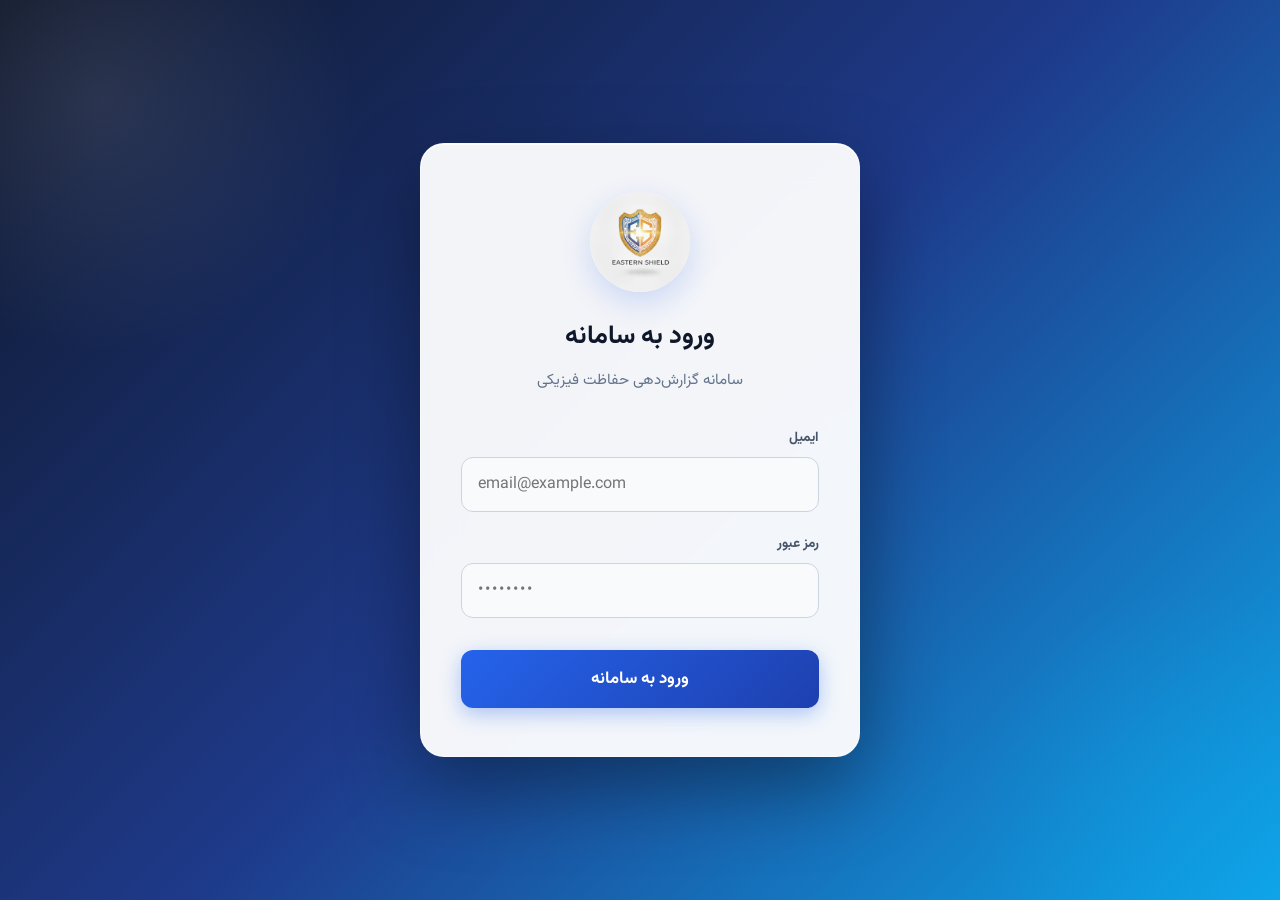
==== commit 604bcd7b: "جایگزینی آیکون پیش‌فرض با لوگوی اختصاصی Eastern Shield در هدر و صفحه لاگین" ====
--- a/index.html
+++ b/index.html
@@ -4,9 +4,9 @@
   <meta charset="UTF-8" />
   <meta name="viewport" content="width=device-width, initial-scale=1.0" />
   <title>سامانه گزارش‌دهی حفاظت فیزیکی</title>
-  <link rel="stylesheet" href="css/fonts.css?v=1007" />
-  <link rel="stylesheet" href="css/jalalidatepicker.min.css?v=1007" />
-  <link rel="stylesheet" href="css/styles.css?v=1007" />
+  <link rel="stylesheet" href="css/fonts.css?v=1013" />
+  <link rel="stylesheet" href="css/jalalidatepicker.min.css?v=1013" />
+  <link rel="stylesheet" href="css/styles.css?v=1013" />
 </head>
 <body>
   <div class="bg-decoration"></div>
@@ -15,10 +15,8 @@
   <!-- صفحه ورود -->
   <div id="loginOverlay" class="login-overlay">
     <div class="login-box">
-      <div class="login-logo">
-        <svg viewBox="0 0 24 24" fill="none" stroke="currentColor" stroke-width="2" style="width: 60px; height: 60px;">
-          <path d="M12 22s8-4 8-10V5l-8-3-8 3v7c0 6 8 10 8 10z"/>
-        </svg>
+      <div class="login-logo" style="background: transparent; box-shadow: none; width: 100px; height: 100px;">
+        <img src="img/app-logo.png" alt="لوگو" style="width: 100%; height: 100%; object-fit: contain; border-radius: 50%; box-shadow: 0 10px 30px rgba(37, 99, 235, 0.2);">
       </div>
       <h1>ورود به سامانه</h1>
       <p>سامانه گزارش‌دهی حفاظت فیزیکی</p>
@@ -41,10 +39,8 @@
   <main class="app-container">
     <header class="app-header">
       <div class="header-branding">
-        <div class="logo">
-          <svg viewBox="0 0 24 24" fill="none" stroke="currentColor" stroke-width="2">
-            <path d="M12 22s8-4 8-10V5l-8-3-8 3v7c0 6 8 10 8 10z"/>
-          </svg>
+        <div class="logo" style="background: transparent; box-shadow: none;">
+          <img src="img/app-logo.png" alt="لوگو" style="width: 100%; height: 100%; object-fit: contain; border-radius: 50%;">
         </div>
         <div class="header-text">
           <h1>سامانه گزارش‌دهی حفاظت فیزیکی</h1>
@@ -1030,12 +1026,12 @@
 
   <div id="toast" class="toast"></div>
 
-  <script src="js/jalalidatepicker.min.js?v=1007"></script>
-  <script src="js/xlsx.full.min.js?v=1007"></script>
-  <script src="js/data.js?v=1007"></script>
+  <script src="js/jalalidatepicker.min.js?v=1013"></script>
+  <script src="js/xlsx.full.min.js?v=1013"></script>
+  <script src="js/data.js?v=1013"></script>
   
-  <script src="js/supabase.min.js?v=1007"></script>
-  <script src="js/supabase-client.js?v=1007"></script>
-  <script src="js/app.js?v=1007"></script>
+  <script src="js/supabase.min.js?v=1013"></script>
+  <script src="js/supabase-client.js?v=1013"></script>
+  <script src="js/app.js?v=1013"></script>
 </body>
 </html>
--- a/css/styles.css
+++ b/css/styles.css
@@ -1400,3 +1400,76 @@
     height: 16px !important;
   }
 }
+
+/* ---------- Restore Header Subtitle in Mobile ---------- */
+@media (max-width: 640px) {
+  .header-text p {
+    display: block !important; /* نمایش مجدد متن */
+    font-size: 0.7rem !important; /* فونت ریز و ظریف */
+    margin-top: 3px !important;
+    line-height: 1.2 !important;
+    opacity: 0.9 !important;
+    color: #eff6ff !important; /* رنگ آبی خیلی روشن برای هماهنگی */
+  }
+  
+  .header-text h1 {
+    font-size: 0.85rem !important; /* کمی کوچک‌تر تا هدر باریک بماند */
+    margin-bottom: 0 !important;
+  }
+}
+
+/* ---------- Restore Header Subtitle Globally ---------- */
+.header-text p {
+  display: block !important; /* نمایش در همه دستگاه‌ها */
+  font-size: 0.85rem !important; /* اندازه مناسب برای دسکتاپ */
+  margin-top: 4px !important;
+  opacity: 0.9 !important;
+  color: #eff6ff !important; /* رنگ آبی خیلی روشن برای هماهنگی با پس‌زمینه */
+  line-height: 1.4 !important;
+}
+
+/* در موبایل کمی ریزتر شود تا هدر باریک بماند */
+@media (max-width: 640px) {
+  .header-text p {
+    font-size: 0.7rem !important;
+    margin-top: 2px !important;
+  }
+}
+
+/* ---------- Custom Logo Adjustments ---------- */
+/* در هدر */
+.logo {
+  width: 44px !important;
+  height: 44px !important;
+  background: transparent !important;
+  box-shadow: none !important;
+  display: grid !important;
+  place-items: center !important;
+}
+.logo img {
+  width: 100% !important;
+  height: 100% !important;
+  object-fit: contain !important;
+  border-radius: 50% !important;
+  background: #fff; /* پس‌زمینه سفید برای اینکه لوگو با متن انگلیسی داخلش بهتر دیده شود */
+}
+
+/* در موبایل، هدر باریک‌تر می‌شود پس لوگو هم کمی کوچک‌تر می‌شود */
+@media (max-width: 640px) {
+  .logo {
+    width: 36px !important;
+    height: 36px !important;
+  }
+}
+
+/* در صفحه لاگین */
+.login-logo {
+  margin: 0 auto 24px !important;
+}
+.login-logo img {
+  width: 100% !important;
+  height: 100% !important;
+  object-fit: contain !important;
+  border-radius: 50% !important;
+  background: #fff;
+}
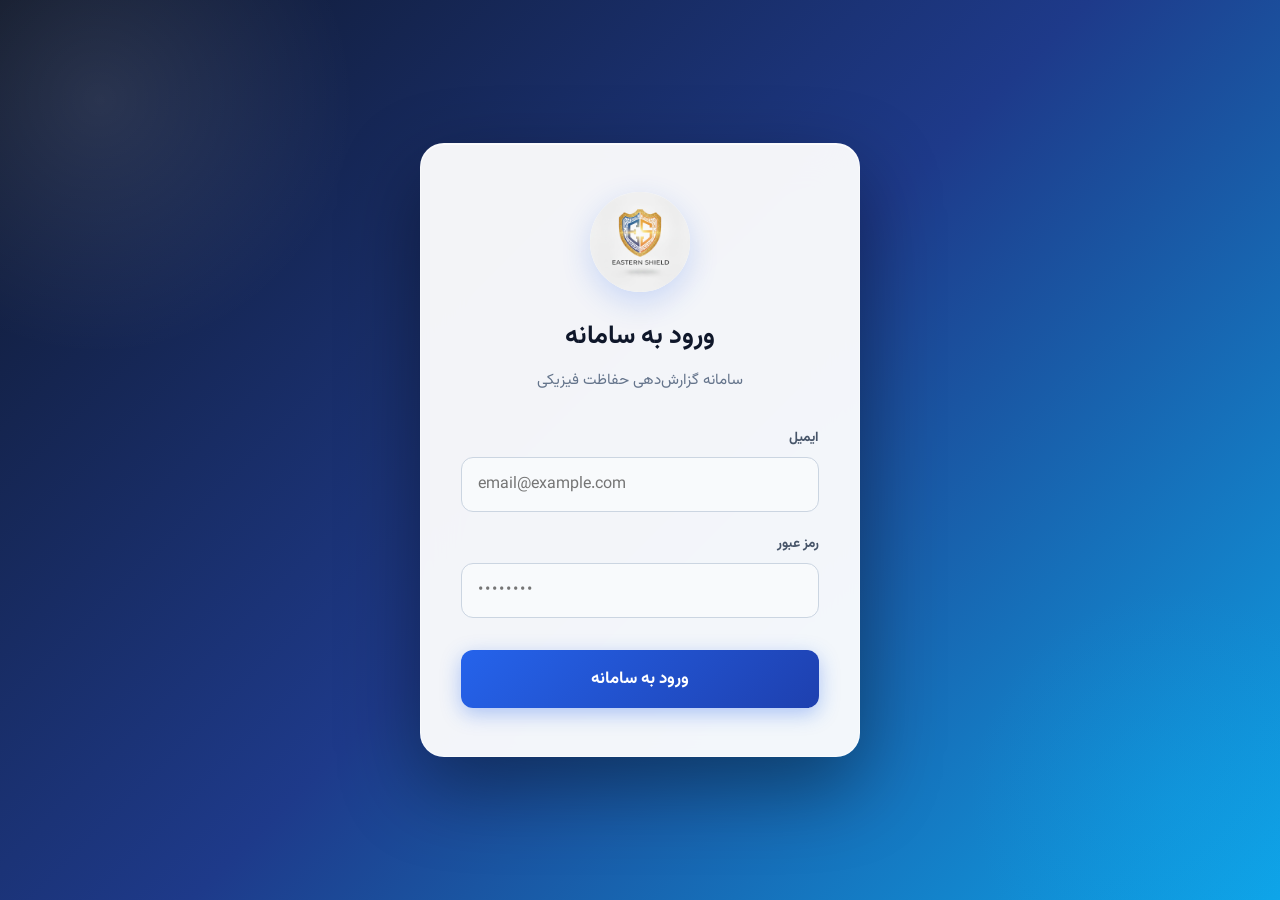
==== commit 03b29055: "پیاده‌سازی سینک سه‌لایه پرسنل (Supabase + Cache + Fallback) در فرم و داشبورد" ====
--- a/index.html
+++ b/index.html
@@ -4,9 +4,9 @@
   <meta charset="UTF-8" />
   <meta name="viewport" content="width=device-width, initial-scale=1.0" />
   <title>سامانه گزارش‌دهی حفاظت فیزیکی</title>
-  <link rel="stylesheet" href="css/fonts.css?v=1013" />
-  <link rel="stylesheet" href="css/jalalidatepicker.min.css?v=1013" />
-  <link rel="stylesheet" href="css/styles.css?v=1013" />
+  <link rel="stylesheet" href="css/fonts.css?v=1020" />
+  <link rel="stylesheet" href="css/jalalidatepicker.min.css?v=1020" />
+  <link rel="stylesheet" href="css/styles.css?v=1020" />
 </head>
 <body>
   <div class="bg-decoration"></div>
@@ -61,6 +61,7 @@
           <div class="dropdown-header">
             <span id="userEmail">email@example.com</span>
           </div>
+          <a href="dashboard.html" id="goToDashboardBtn" class="dropdown-link hidden" style="display: block; padding: 12px 16px; text-decoration: none; color: var(--primary); font-weight: bold; font-size: 0.9rem; border-bottom: 1px solid var(--border);">📊 داشبورد مدیریتی</a>
           <button type="button" id="logoutBtn" class="dropdown-logout" title="خروج از حساب">
             <svg viewBox="0 0 24 24" fill="none" stroke="currentColor" stroke-width="2" style="width:20px;height:20px;"><path d="M18.36 6.64a9 9 0 1 1-12.73 0"></path><line x1="12" y1="2" x2="12" y2="12"></line></svg>
           </button>
@@ -1026,12 +1027,12 @@
 
   <div id="toast" class="toast"></div>
 
-  <script src="js/jalalidatepicker.min.js?v=1013"></script>
-  <script src="js/xlsx.full.min.js?v=1013"></script>
-  <script src="js/data.js?v=1013"></script>
+  <script src="js/jalalidatepicker.min.js?v=1020"></script>
+  <script src="js/xlsx.full.min.js?v=1020"></script>
+  <script src="js/data.js?v=1020"></script>
   
-  <script src="js/supabase.min.js?v=1013"></script>
-  <script src="js/supabase-client.js?v=1013"></script>
-  <script src="js/app.js?v=1013"></script>
+  <script src="js/supabase.min.js?v=1020"></script>
+  <script src="js/supabase-client.js?v=1020"></script>
+  <script src="js/app.js?v=1020"></script>
 </body>
 </html>
